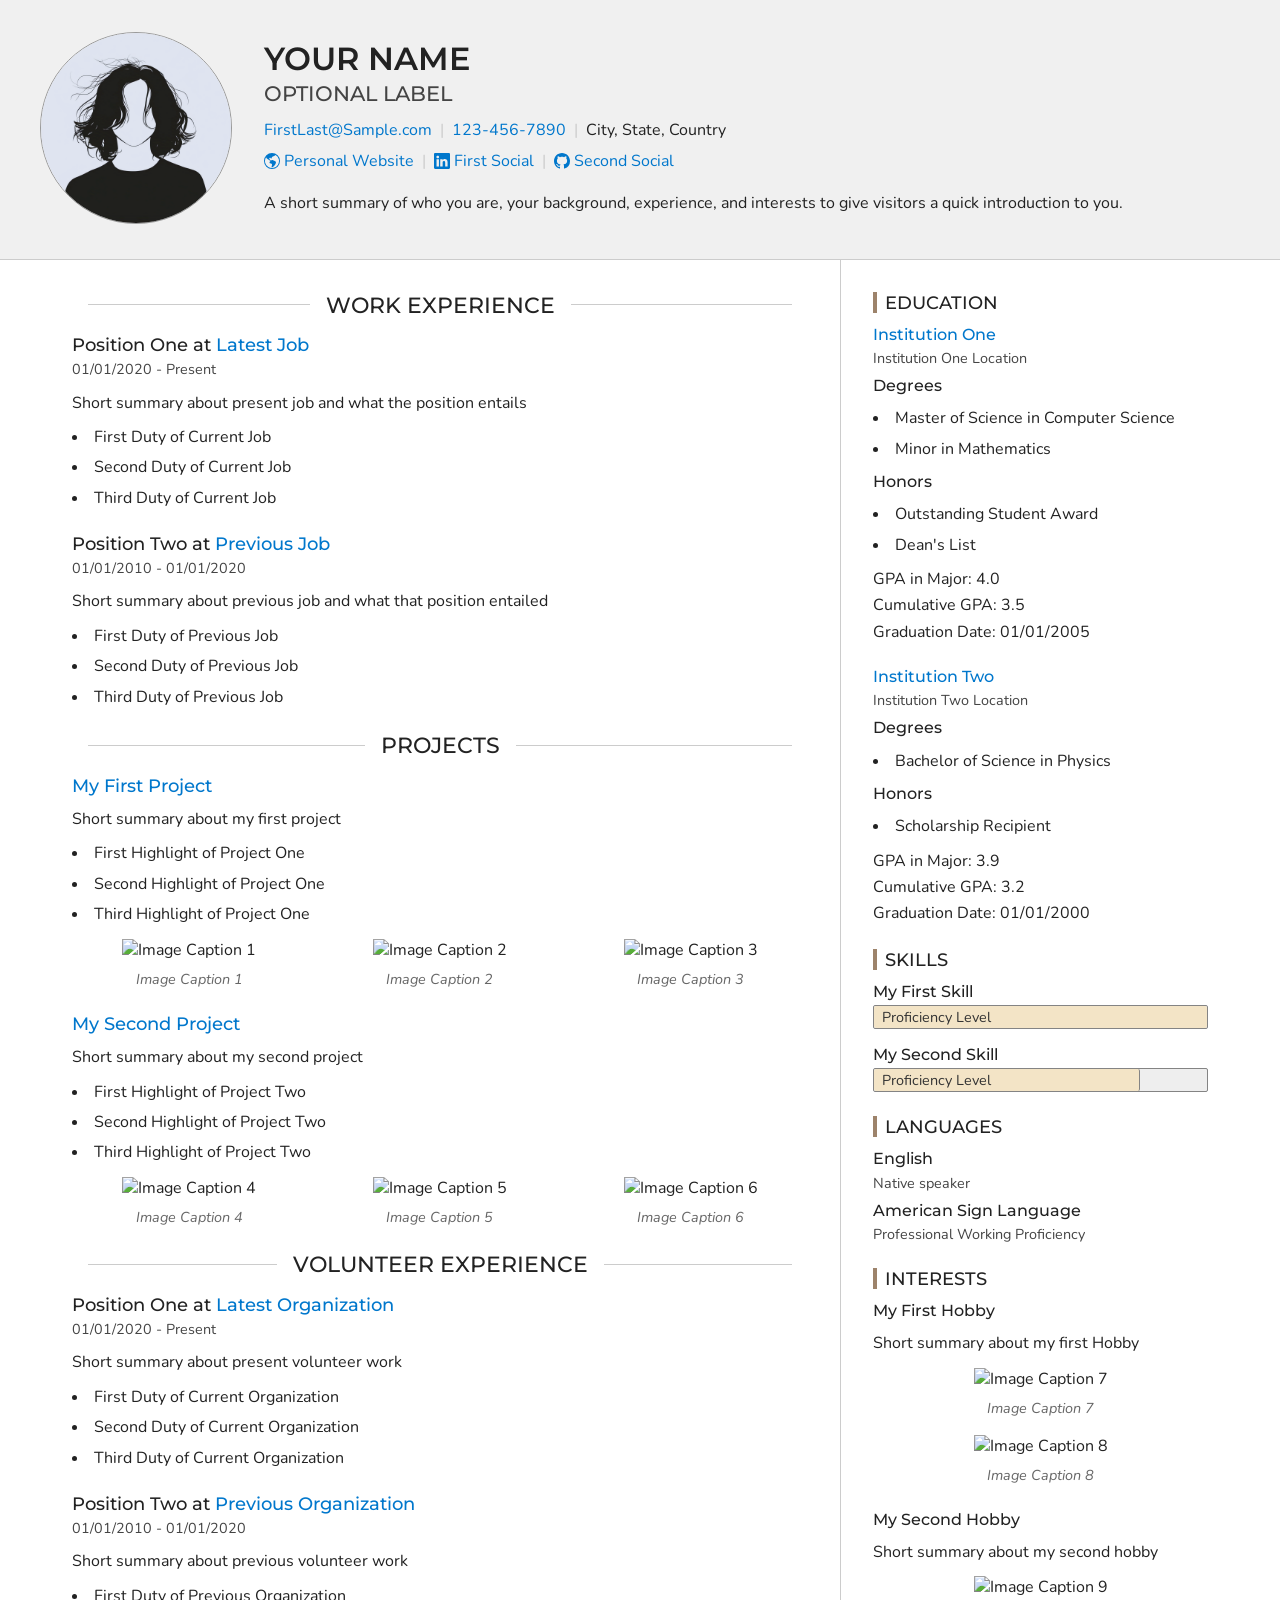
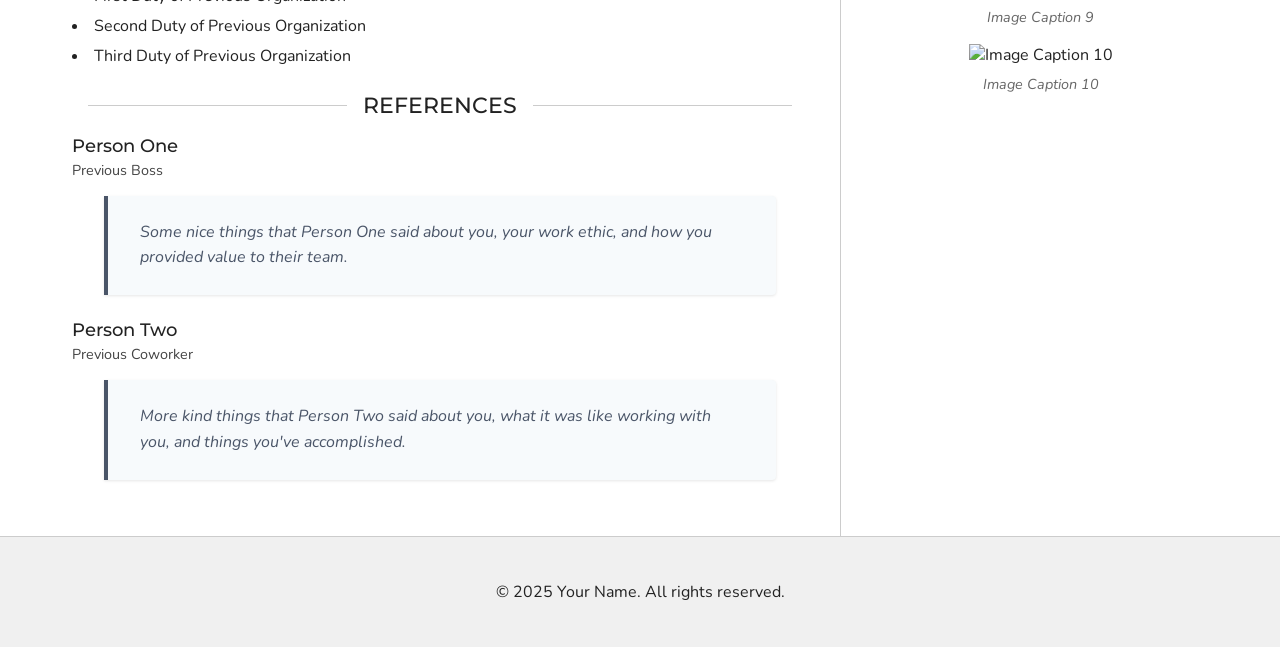
==== index.html @ a108d36d "Update index.html" ====
<!DOCTYPE html>
<html lang="en">
  <head>
    <meta charset="utf-8">
    <meta name="viewport" content="width=device-width, initial-scale=1">

    <!-- Site Info -->
    <title>EL GDACHI - Portfolio</title>
    <meta name="description" content="Your Name - A short summary of who you are, your background, experience, and interests to give visitors a quick introduction to you.">
    <meta name="author" content="Your Name">

    <!-- Open Graph Tags: The title of the page for social media sharing. It can match the title tag or be more descriptive. -->
    <meta property="og:title" content="Your Name">

    <!-- Open Graph Tags: Typically set to "website" for static sites or "article" for content-heavy pages. -->
    <meta property="og:type" content="website">

    <!-- Open Graph Tags: The URL of the page, used to ensure link previews resolve to the correct page. -->
    <meta property="og:url" content="127.0.0.1:5500/index.html">

    <!-- Open Graph Tags: URL of an image that represents the page. Useful for link previews. -->
    <meta property="og:image" content="127.0.0.1:5500/img/default-image.png">

    <!-- Open Graph Tags: Provides an alternative text for the image to improve accessibility. -->
    <meta property="og:image:alt" content="Your Name Profile Image">

    <!-- Preconnect for Google Fonts -->
    <link rel="preconnect" href="https://fonts.googleapis.com">
    <link rel="preconnect" href="https://fonts.gstatic.com" crossorigin>

    <!-- Custom Font -->
    <link href="https://fonts.googleapis.com/css2?family=Montserrat:ital,wght@0,100..900;1,100..900&family=Nunito:ital,wght@0,200..1000;1,200..1000&display=swap"
          rel="stylesheet">

    <!-- Stylesheet -->
    <link rel="stylesheet" href="css/modern_normalize.css" />
    <link rel="stylesheet" href="css/html5bp.css">
    <link rel="stylesheet" href="css/main.css">

    <!-- Set a theme color that matches your website's primary color -->
    <meta name="theme-color" content="#fafafa">

    <!-- Favicon for all browsers -->
    <link rel="icon" href="/favicon.ico" sizes="any">
    <link rel="icon" href="/icon.svg" type="image/svg+xml">

    <!-- Apple touch icon for iOS devices -->
    <link rel="apple-touch-icon" sizes="180x180" href="/icon.png">

    <!-- Web app manifest for Progressive Web Apps -->
    <link rel="manifest" href="/site.webmanifest">

    <!-- Content Security Policy: Uncomment to enhance security by restricting where content can be loaded from (useful for preventing certain attacks like XSS). Update if adding external sources (e.g., Google Fonts, Bootstrap CDN, analytics, etc). -->
    <!-- <meta http-equiv="Content-Security-Policy" content=" default-src 'self'; script-src 'self' code.jquery.com; style-src 'self' fonts.googleapis.com; font-src fonts.gstatic.com; img-src 'self' images.examplecdn.com; "> -->
  </head>

  <body>
    <header class="page-header">
      <div class="container">
        <div class="header-top flex-responsive">
          
            <img class="header-image"
                 width="256"
                 height="256"
                 src="img/default-image.png"
                 alt="Your Name Profile Image" />
          
          <div class="header-info">
            <h1>Your Name</h1>
            <h2 class="header-label">Optional Label</h2>
            
              <address>
                <ul class="inline-list flex-responsive">
                  
                    <li>
                      <a href="mailto:FirstLast@Sample.com">FirstLast@Sample.com</a>
                    </li>
                  
                  
                    <li>
                      <a href="tel:+1234567890">123-456-7890</a>
                    </li>
                  
                  <li>City, State, Country</li>
                </ul>
              </address>
            
            
              <ul class="inline-list flex-responsive">
                
                  <li>
                    <a href="https://sample.com"
                       rel="noopener noreferrer"
                       aria-label="Personal Website"
                       class="link-with-icon">
                      <svg aria-hidden="true"
     xmlns="http://www.w3.org/2000/svg"
     role="img"
     width="16"
     height="16"
     fill="currentColor"
     class="bi bi-globe-americas"
     viewBox="0 0 16 16">
  <path d="M8 0a8 8 0 1 0 0 16A8 8 0 0 0 8 0M2.04 4.326c.325 1.329 2.532 2.54 3.717 3.19.48.263.793.434.743.484q-.121.12-.242.234c-.416.396-.787.749-.758 1.266.035.634.618.824 1.214 1.017.577.188 1.168.38 1.286.983.082.417-.075.988-.22 1.52-.215.782-.406 1.48.22 1.48 1.5-.5 3.798-3.186 4-5 .138-1.243-2-2-3.5-2.5-.478-.16-.755.081-.99.284-.172.15-.322.279-.51.216-.445-.148-2.5-2-1.5-2.5.78-.39.952-.171 1.227.182.078.099.163.208.273.318.609.304.662-.132.723-.633.039-.322.081-.671.277-.867.434-.434 1.265-.791 2.028-1.12.712-.306 1.365-.587 1.579-.88A7 7 0 1 1 2.04 4.327Z" />
</svg>

                      Personal Website
                    </a>
                  </li>
                
                  <li>
                    <a href="https://sample.com"
                       rel="noopener noreferrer"
                       aria-label="First Social"
                       class="link-with-icon">
                      <svg aria-hidden="true"
     xmlns="http://www.w3.org/2000/svg"
     role="img"
     width="16"
     height="16"
     fill="currentColor"
     class="bi bi-linkedin"
     viewBox="0 0 16 16">
  <path d="M0 1.146C0 .513.526 0 1.175 0h13.65C15.474 0 16 .513 16 1.146v13.708c0 .633-.526 1.146-1.175 1.146H1.175C.526 16 0 15.487 0 14.854zm4.943 12.248V6.169H2.542v7.225zm-1.2-8.212c.837 0 1.358-.554 1.358-1.248-.015-.709-.52-1.248-1.342-1.248S2.4 3.226 2.4 3.934c0 .694.521 1.248 1.327 1.248zm4.908 8.212V9.359c0-.216.016-.432.08-.586.173-.431.568-.878 1.232-.878.869 0 1.216.662 1.216 1.634v3.865h2.401V9.25c0-2.22-1.184-3.252-2.764-3.252-1.274 0-1.845.7-2.165 1.193v.025h-.016l.016-.025V6.169h-2.4c.03.678 0 7.225 0 7.225z" />
</svg>

                      First Social
                    </a>
                  </li>
                
                  <li>
                    <a href="https://sample.com"
                       rel="noopener noreferrer"
                       aria-label="Second Social"
                       class="link-with-icon">
                      <svg aria-hidden="true"
     xmlns="http://www.w3.org/2000/svg"
     role="img"
     width="16"
     height="16"
     fill="currentColor"
     class="bi bi-github"
     viewBox="0 0 16 16">
  <path d="M8 0C3.58 0 0 3.58 0 8c0 3.54 2.29 6.53 5.47 7.59.4.07.55-.17.55-.38 0-.19-.01-.82-.01-1.49-2.01.37-2.53-.49-2.69-.94-.09-.23-.48-.94-.82-1.13-.28-.15-.68-.52-.01-.53.63-.01 1.08.58 1.23.82.72 1.21 1.87.87 2.33.66.07-.52.28-.87.51-1.07-1.78-.2-3.64-.89-3.64-3.95 0-.87.31-1.59.82-2.15-.08-.2-.36-1.02.08-2.12 0 0 .67-.21 2.2.82.64-.18 1.32-.27 2-.27s1.36.09 2 .27c1.53-1.04 2.2-.82 2.2-.82.44 1.1.16 1.92.08 2.12.51.56.82 1.27.82 2.15 0 3.07-1.87 3.75-3.65 3.95.29.25.54.73.54 1.48 0 1.07-.01 1.93-.01 2.2 0 .21.15.46.55.38A8.01 8.01 0 0 0 16 8c0-4.42-3.58-8-8-8" />
</svg>

                      Second Social
                    </a>
                  </li>
                
              </ul>
            
            <p class="header-summary">A short summary of who you are, your background, experience, and interests to give visitors a quick introduction to you.</p>
          </div>
        </div>
      </div>
    </header>

    <div class="page-content">
      <div class="container">
        <main>
          
            <section>
              <h2 class="section-heading">Work Experience</h2>
              
                <section>
                  <h3>
                    
                      Position One at <a href="https://sample.com">Latest Job</a>
                    
                  </h3>
                  
                    <p class="section-label">01/01/2020 - Present</p>
                  
                  <p>Short summary about present job and what the position entails</p>
                  
                    <ul>
                      <li>First Duty of Current Job</li><li>Second Duty of Current Job</li><li>Third Duty of Current Job</li>
                    </ul>
                  
                </section>
              
                <section>
                  <h3>
                    
                      Position Two at <a href="https://sample.com">Previous Job</a>
                    
                  </h3>
                  
                    <p class="section-label">01/01/2010 - 01/01/2020</p>
                  
                  <p>Short summary about previous job and what that position entailed</p>
                  
                    <ul>
                      <li>First Duty of Previous Job</li><li>Second Duty of Previous Job</li><li>Third Duty of Previous Job</li>
                    </ul>
                  
                </section>
              
            </section>
          

          
            <section>
              <h2 class="section-heading">Projects</h2>
              
                <section>
                  <h3>
                    
                      <a href="https://sample.com">My First Project</a>
                    
                  </h3>
                  <p>Short summary about my first project</p>
                  
                    <ul>
                      <li>First Highlight of Project One</li><li>Second Highlight of Project One</li><li>Third Highlight of Project One</li>
                    </ul>
                  
                  
                    <div class="gallery main-gallery">
                      
                        <figure>
                          <img width="600"
                               height="338"
                               src="https://picsum.photos/600/338?random=1"
                               alt="Image Caption 1">
                          <figcaption>Image Caption 1</figcaption>
                        </figure>
                      
                        <figure>
                          <img width="600"
                               height="338"
                               src="https://picsum.photos/600/338?random=2"
                               alt="Image Caption 2">
                          <figcaption>Image Caption 2</figcaption>
                        </figure>
                      
                        <figure>
                          <img width="600"
                               height="338"
                               src="https://picsum.photos/600/338?random=3"
                               alt="Image Caption 3">
                          <figcaption>Image Caption 3</figcaption>
                        </figure>
                      
                    </div>
                  
                </section>
              
                <section>
                  <h3>
                    
                      <a href="https://sample.com">My Second Project</a>
                    
                  </h3>
                  <p>Short summary about my second project</p>
                  
                    <ul>
                      <li>First Highlight of Project Two</li><li>Second Highlight of Project Two</li><li>Third Highlight of Project Two</li>
                    </ul>
                  
                  
                    <div class="gallery main-gallery">
                      
                        <figure>
                          <img width="600"
                               height="338"
                               src="https://picsum.photos/600/338?random=4"
                               alt="Image Caption 4">
                          <figcaption>Image Caption 4</figcaption>
                        </figure>
                      
                        <figure>
                          <img width="600"
                               height="338"
                               src="https://picsum.photos/600/338?random=5"
                               alt="Image Caption 5">
                          <figcaption>Image Caption 5</figcaption>
                        </figure>
                      
                        <figure>
                          <img width="600"
                               height="338"
                               src="https://picsum.photos/600/338?random=6"
                               alt="Image Caption 6">
                          <figcaption>Image Caption 6</figcaption>
                        </figure>
                      
                    </div>
                  
                </section>
              
            </section>
          

          
            <section>
              <h2 class="section-heading">Volunteer Experience</h2>
              
                <section>
                  <h3>
                    
                      Position One at <a href="https://sample.com">Latest Organization</a>
                    
                  </h3>
                  
                    <p class="section-label">01/01/2020 - Present</p>
                  
                  <p>Short summary about present volunteer work</p>
                  
                    <ul>
                      <li>First Duty of Current Organization</li><li>Second Duty of Current Organization</li><li>Third Duty of Current Organization</li>
                    </ul>
                  
                </section>
              
                <section>
                  <h3>
                    
                      Position Two at <a href="https://sample.com">Previous Organization</a>
                    
                  </h3>
                  
                    <p class="section-label">01/01/2010 - 01/01/2020</p>
                  
                  <p>Short summary about previous volunteer work</p>
                  
                    <ul>
                      <li>First Duty of Previous Organization</li><li>Second Duty of Previous Organization</li><li>Third Duty of Previous Organization</li>
                    </ul>
                  
                </section>
              
            </section>
          

          
            <section>
              <h2 class="section-heading">References</h2>
              
                <section>
                  <h3>Person One</h3>
                  <p class="section-label">Previous Boss</p>
                  
                    <blockquote>
                      Some nice things that Person One said about you, your work ethic, and how you provided value to their team.
                    </blockquote>
                  
                </section>
              
                <section>
                  <h3>Person Two</h3>
                  <p class="section-label">Previous Coworker</p>
                  
                    <blockquote>
                      More kind things that Person Two said about you, what it was like working with you, and things you&#39;ve accomplished.
                    </blockquote>
                  
                </section>
              
            </section>
          
        </main>

        <!-- Sidebar Section -->
        <aside>
          
            <section>
              <h2 class="section-heading">Education</h2>
              
                <section>
                  <h3>
                    
                      <a href="https://sample.com">Institution One</a>
                    
                  </h3>
                  <p class="section-label">Institution One Location</p>
                  
                    <h4>Degrees</h4>
                    <ul>
                      <li>Master of Science in Computer Science</li><li>Minor in Mathematics</li>
                    </ul>
                  
                  
                    <h4>Honors</h4>
                    <ul>
                      <li>Outstanding Student Award</li><li>Dean&#39;s List</li>
                    </ul>
                  
                  
                    <p>
                      <span class="block">GPA in Major: 4.0</span>
                      <span class="block">Cumulative GPA: 3.5</span>
                      <span class="block">Graduation Date: 01/01/2005</span>
                    </p>
                  
                </section>
              
                <section>
                  <h3>
                    
                      <a href="https://sample.com">Institution Two</a>
                    
                  </h3>
                  <p class="section-label">Institution Two Location</p>
                  
                    <h4>Degrees</h4>
                    <ul>
                      <li>Bachelor of Science in Physics</li>
                    </ul>
                  
                  
                    <h4>Honors</h4>
                    <ul>
                      <li>Scholarship Recipient</li>
                    </ul>
                  
                  
                    <p>
                      <span class="block">GPA in Major: 3.9</span>
                      <span class="block">Cumulative GPA: 3.2</span>
                      <span class="block">Graduation Date: 01/01/2000</span>
                    </p>
                  
                </section>
              
            </section>
          

          
            <section>
              <h2 class="section-heading">Skills</h2>
              <ul class="unstyled-list">
                
                  <li>
                    <h3>My First Skill</h3>
                    <div class="skill-bar">
                      <div class="skill-bar-fill w-100"
                           role="meter"
                           aria-valuenow="100"
                           aria-valuemin="0"
                           aria-valuemax="100">
                        <span class="skill-bar-label">Proficiency Level</span>
                      </div>
                    </div>
                  </li>
                
                  <li>
                    <h3>My Second Skill</h3>
                    <div class="skill-bar">
                      <div class="skill-bar-fill w-80"
                           role="meter"
                           aria-valuenow="80"
                           aria-valuemin="0"
                           aria-valuemax="100">
                        <span class="skill-bar-label">Proficiency Level</span>
                      </div>
                    </div>
                  </li>
                
              </ul>
            </section>
          

          
            <section>
              <h2 class="section-heading">Languages</h2>
              <ul class="unstyled-list">
                
                  <li>
                    <h3>English</h3>
                    <p class="section-label">Native speaker</p>
                  </li>
                
                  <li>
                    <h3>American Sign Language</h3>
                    <p class="section-label">Professional Working Proficiency</p>
                  </li>
                
              </ul>
            </section>
          

          
            <section>
              <h2 class="section-heading">Interests</h2>
              
                <section>
                  <h3>My First Hobby</h3>
                  <p>Short summary about my first Hobby</p>
                  
                    <div class="gallery side-gallery">
                      
                        <figure>
                          <img width="600"
                               height="338"
                               src="https://picsum.photos/600/338?random=7"
                               alt="Image Caption 7">
                          <figcaption>Image Caption 7</figcaption>
                        </figure>
                      
                        <figure>
                          <img width="600"
                               height="338"
                               src="https://picsum.photos/600/338?random=8"
                               alt="Image Caption 8">
                          <figcaption>Image Caption 8</figcaption>
                        </figure>
                      
                    </div>
                  
                </section>
              
                <section>
                  <h3>My Second Hobby</h3>
                  <p>Short summary about my second hobby</p>
                  
                    <div class="gallery side-gallery">
                      
                        <figure>
                          <img width="600"
                               height="338"
                               src="https://picsum.photos/600/338?random=9"
                               alt="Image Caption 9">
                          <figcaption>Image Caption 9</figcaption>
                        </figure>
                      
                        <figure>
                          <img width="600"
                               height="338"
                               src="https://picsum.photos/600/338?random=10"
                               alt="Image Caption 10">
                          <figcaption>Image Caption 10</figcaption>
                        </figure>
                      
                    </div>
                  
                </section>
              
            </section>
          
        </aside>
      </div>
    </div>

    <footer class="page-footer">
      <div class="container">
        <p>© 2025 Your Name. All rights reserved.</p>
      </div>
    </footer>

    <script src="js/app.js"></script>
  </body>
</html>
---- css/html5bp.css ----
/*! HTML5 Boilerplate v9.0.1 | MIT License | https://html5boilerplate.com/ */

/* main.css 3.0.0 | MIT License | https://github.com/h5bp/main.css#readme */
/*
 * What follows is the result of much research on cross-browser styling.
 * Credit left inline and big thanks to Nicolas Gallagher, Jonathan Neal,
 * Kroc Camen, and the H5BP dev community and team.
 */

/* ==========================================================================
   Base styles: opinionated defaults
   ========================================================================== */

html {
  color: #222;
  font-size: 1em;
  line-height: 1.4;
}

/*
 * Remove text-shadow in selection highlight:
 * https://twitter.com/miketaylr/status/12228805301
 *
 * Customize the background color to match your design.
 */

::-moz-selection {
  background: #b3d4fc;
  text-shadow: none;
}

::selection {
  background: #b3d4fc;
  text-shadow: none;
}

/*
 * A better looking default horizontal rule
 */

hr {
  display: block;
  height: 1px;
  border: 0;
  border-top: 1px solid #ccc;
  margin: 1em 0;
  padding: 0;
}

/*
 * Remove the gap between audio, canvas, iframes,
 * images, videos and the bottom of their containers:
 * https://github.com/h5bp/html5-boilerplate/issues/440
 */

audio,
canvas,
iframe,
img,
svg,
video {
  vertical-align: middle;
}

/*
 * Remove default fieldset styles.
 */

fieldset {
  border: 0;
  margin: 0;
  padding: 0;
}

/*
 * Allow only vertical resizing of textareas.
 */

textarea {
  resize: vertical;
}

/* ==========================================================================
   Author's custom styles
   ========================================================================== */

/* ==========================================================================
   Helper classes
   ========================================================================== */

/*
 * Hide visually and from screen readers
 */

.hidden,
[hidden] {
  display: none !important;
}

/*
 * Hide only visually, but have it available for screen readers:
 * https://snook.ca/archives/html_and_css/hiding-content-for-accessibility
 *
 * 1. For long content, line feeds are not interpreted as spaces and small width
 *    causes content to wrap 1 word per line:
 *    https://medium.com/@jessebeach/beware-smushed-off-screen-accessible-text-5952a4c2cbfe
 */

.visually-hidden {
  border: 0;
  clip: rect(0, 0, 0, 0);
  height: 1px;
  margin: -1px;
  overflow: hidden;
  padding: 0;
  position: absolute;
  white-space: nowrap;
  width: 1px;
  /* 1 */
}

/*
 * Extends the .visually-hidden class to allow the element
 * to be focusable when navigated to via the keyboard:
 * https://www.drupal.org/node/897638
 */

.visually-hidden.focusable:active,
.visually-hidden.focusable:focus {
  clip: auto;
  height: auto;
  margin: 0;
  overflow: visible;
  position: static;
  white-space: inherit;
  width: auto;
}

/*
 * Hide visually and from screen readers, but maintain layout
 */

.invisible {
  visibility: hidden;
}

/*
 * Clearfix: contain floats
 *
 * The use of `table` rather than `block` is only necessary if using
 * `::before` to contain the top-margins of child elements.
 */

.clearfix::before,
.clearfix::after {
  content: "";
  display: table;
}

.clearfix::after {
  clear: both;
}

/* ==========================================================================
   EXAMPLE Media Queries for Responsive Design.
   These examples override the primary ('mobile first') styles.
   Modify as content requires.
   ========================================================================== */

@media only screen and (min-width: 35em) {
  /* Style adjustments for viewports that meet the condition */
}

@media print,
  (-webkit-min-device-pixel-ratio: 1.25),
  (min-resolution: 1.25dppx),
  (min-resolution: 120dpi) {
  /* Style adjustments for high resolution devices */
}

/* ==========================================================================
   Print styles.
   Inlined to avoid the additional HTTP request:
   https://www.phpied.com/delay-loading-your-print-css/
   ========================================================================== */

@media print {
  *,
  *::before,
  *::after {
    background: #fff !important;
    color: #000 !important;
    /* Black prints faster */
    box-shadow: none !important;
    text-shadow: none !important;
  }

  a,
  a:visited {
    text-decoration: underline;
  }

  a[href]::after {
    content: " (" attr(href) ")";
  }

  abbr[title]::after {
    content: " (" attr(title) ")";
  }

  /*
   * Don't show links that are fragment identifiers,
   * or use the `javascript:` pseudo protocol
   */
  a[href^="#"]::after,
  a[href^="javascript:"]::after {
    content: "";
  }

  pre {
    white-space: pre-wrap !important;
  }

  pre,
  blockquote {
    border: 1px solid #999;
    page-break-inside: avoid;
  }

  tr,
  img {
    page-break-inside: avoid;
  }

  p,
  h2,
  h3 {
    orphans: 3;
    widows: 3;
  }

  h2,
  h3 {
    page-break-after: avoid;
  }
}
---- css/main.css ----
:root {
  --link-color: #0077cc;
  --link-color-hover: #00487c;
  --header-footer-bg-color: #f0f0f0;
  --aside-accent-color: #9d836b;
  --skill-bar-fill-color: #f3e4c6;
  --blockquote-bg-color: #f7fafc;
  --blockquote-accent-color: #4a5568;
  --blockquote-text-color: #4a5568;
  --spacing-inline: 0.5rem;
}

/* Base Styles */
body {
  font-family: "Nunito", "Segoe UI", "Helvetica Neue", Helvetica, Arial,
    sans-serif;
  font-weight: 400;
  display: grid;
  grid-template-rows: auto 1fr auto;
  min-height: 100vh;
}

h1,
h2,
h3,
h4,
h5,
h6 {
  margin: 0;
  font-family: "Montserrat", "Segoe UI", "Helvetica Neue", Helvetica, Arial,
    sans-serif;
  font-weight: 400;
  line-height: 1.2;
}

h1 {
  font-size: 2rem;
  font-weight: 600;
  text-transform: uppercase;
}

h2 {
  font-size: 1.4rem;
  font-weight: 500;
  text-transform: uppercase;
}

h3 {
  font-size: 1.1rem;
  font-weight: 500;
}

h4 {
  font-size: 1rem;
  font-weight: 500;
}

h5 {
  font-size: 1rem;
  font-weight: 500;
}

h6 {
  font-size: 1rem;
  font-weight: 500;
}

p {
  margin: 0.75rem 0;
}

a {
  color: var(--link-color) !important;
  text-decoration: none;
}

a:hover {
  color: var(--link-color-hover);
  text-decoration: underline;
}

address {
  font-style: normal;
}

figure,
ul {
  margin: 0;
  padding: 0;
}

header,
main,
aside,
footer {
  padding: 2rem;
}

header {
  padding-bottom: 0.5rem;
}

aside {
  border-top: 1px solid #ccc;
}

footer {
  text-align: center;
}

section {
  margin-bottom: 1.5rem;
}

/* Utility */
.block {
  display: block;
  margin: 0.25rem 0;
}

.flex-responsive {
  display: flex;
  flex-direction: column;
  align-items: center;
  text-align: center;
}

/* Main Layout */
.container {
  width: 100%;
  max-width: 1200px;
  margin: 0 auto;
}

.page-content .container {
  display: grid;
  grid-template-columns: 1fr;
}

.page-header,
.page-footer {
  background: var(--header-footer-bg-color);
}

.page-header {
  border-bottom: 1px solid #ccc;
}

.page-header .container {
  display: flex;
  flex-direction: column;
}

.header-top {
  gap: 1rem;
}

.header-image {
  width: 100%;
  max-width: 256px;
  aspect-ratio: 1 / 1;
  border-radius: 50%;
  object-fit: cover;
  border: 1px solid #999;
}

.header-info ul {
  margin: 1rem 0;
}

.link-with-icon {
  display: flex;
  align-items: center;
  gap: 0.25rem;
}

.header-label {
  font-size: 1.3rem;
  color: #444;
  margin-top: 0.2rem;
  margin-bottom: 0.8rem;
}

.header-summary {
  margin: 1.25rem 0;
}

.page-footer {
  border-top: 1px solid #ccc;
}

.section-heading {
  display: flex;
  align-items: center;
  text-align: center;
  margin-bottom: 1rem;
}

.section-heading::before,
.section-heading::after {
  content: "";
  flex: 1;
  border-bottom: 1px solid #ccc;
  margin: 0 1rem;
}

aside .section-heading {
  align-items: flex-start;
  text-align: left;
  border-left: 4px solid var(--aside-accent-color);
  padding-left: 0.5rem;
  margin-bottom: 0.75rem;
}

aside .section-heading::before,
aside .section-heading::after {
  content: none;
}

.section-label {
  font-size: 0.9rem;
  color: #444;
  margin-top: 0.25rem;
  margin-bottom: 0.5rem;
}

/* Images */
img {
  max-width: 100%;
  height: auto;
}

.gallery {
  display: grid;
  gap: 1rem;
  justify-items: center;
  margin: 0.5rem 0;
}

.main-gallery {
  grid-template-columns: 1fr;
}

.side-gallery {
  grid-template-columns: 1fr;
}

figcaption {
  text-align: center;
  color: #666;
  font-size: 0.9rem;
  margin-top: 0.5rem;
  font-style: italic;
}

/* Lists */
main ul,
aside ul {
  list-style-type: disc;
  list-style-position: inside;
  padding-left: 0;
  margin: 0.75rem 0;
}

main li,
aside li {
  margin-bottom: 0.5rem;
}

.unstyled-list {
  list-style: none;
}

.inline-list {
  list-style: none;
  gap: 0.25rem;
}

.inline-list li {
  display: flex; /* This is for HTML Whitespace Issues */
}

/* Skillbars */
.skill-bar {
  width: 100%;
  height: 1.5rem;
  margin-top: 0.25rem;
  margin-bottom: 1rem;
  background: #eee;
  border: 1px solid #848484;
  border-radius: 2px;
  overflow: hidden;
}

.skill-bar-fill {
  height: 100%;
  background: var(--skill-bar-fill-color) !important;
  border-right: 1px solid #848484;
  border-radius: 2px;
  display: flex;
  align-items: center;
  padding-left: 0.5rem;
}

.skill-bar-label {
  color: #333;
  font-size: 0.9rem;
  white-space: nowrap;
}

.w-0 {
  width: 0%;
}

.w-10 {
  width: 10%;
}

.w-20 {
  width: 20%;
}

.w-25 {
  width: 25%;
}

.w-30 {
  width: 30%;
}

.w-40 {
  width: 40%;
}

.w-50 {
  width: 50%;
}

.w-60 {
  width: 60%;
}

.w-70 {
  width: 70%;
}

.w-75 {
  width: 75%;
}

.w-80 {
  width: 80%;
}

.w-90 {
  width: 90%;
}

.w-100 {
  width: 100%;
  border-right: none;
}

/* Blockquotes */
blockquote {
  margin: 1rem 2rem;
  padding: 1.5rem 2rem;
  background-color: var(--blockquote-bg-color);
  border-left: 4px solid var(--blockquote-accent-color);
  font-style: italic;
  color: var(--blockquote-text-color);
  line-height: 1.6;
  border-radius: 0 4px 4px 0;
  box-shadow: 0 1px 3px rgba(0, 0, 0, 0.1);
}

@media (min-width: 37.5rem) {
  .main-gallery {
    grid-template-columns: repeat(3, 1fr);
  }

  .side-gallery {
    grid-template-columns: repeat(2, 1fr);
  }
}

@media (min-width: 48rem) {
  aside {
    border-top: none;
    border-left: 1px solid #ccc;
  }

  aside h1 {
    font-size: 1.4rem;
  }

  aside h2 {
    font-size: 1.1rem;
  }

  aside h3 {
    font-size: 1rem;
  }

  aside h4 {
    font-size: 1rem;
  }

  aside h5 {
    font-size: 1rem;
  }

  aside h6 {
    font-size: 1rem;
  }

  header {
    padding-bottom: 1.5rem;
  }

  .flex-responsive {
    flex-direction: row;
    align-items: flex-start;
    text-align: left;
  }

  .page-content .container {
    grid-template-columns: 2fr 1fr;
  }

  .header-top {
    gap: 2rem;
  }

  .header-image {
    max-width: 192px;
  }

  .header-info {
    margin-top: 0.5rem;
  }

  .page-header ul {
    margin: 0.5rem 0;
  }

  .inline-list {
    gap: var(--spacing-inline);
  }

  .inline-list li:not(:last-child)::after {
    content: "|";
    margin-left: var(--spacing-inline);
    color: #ccc;
  }

  .side-gallery {
    grid-template-columns: 1fr;
  }
}

@media print {
  .skill-bar-label {
    background: transparent !important;
    background-color: transparent !important;
    mix-blend-mode: darken;
  }

  body {
    -webkit-print-color-adjust: exact !important;
    print-color-adjust: exact !important;
  }
}
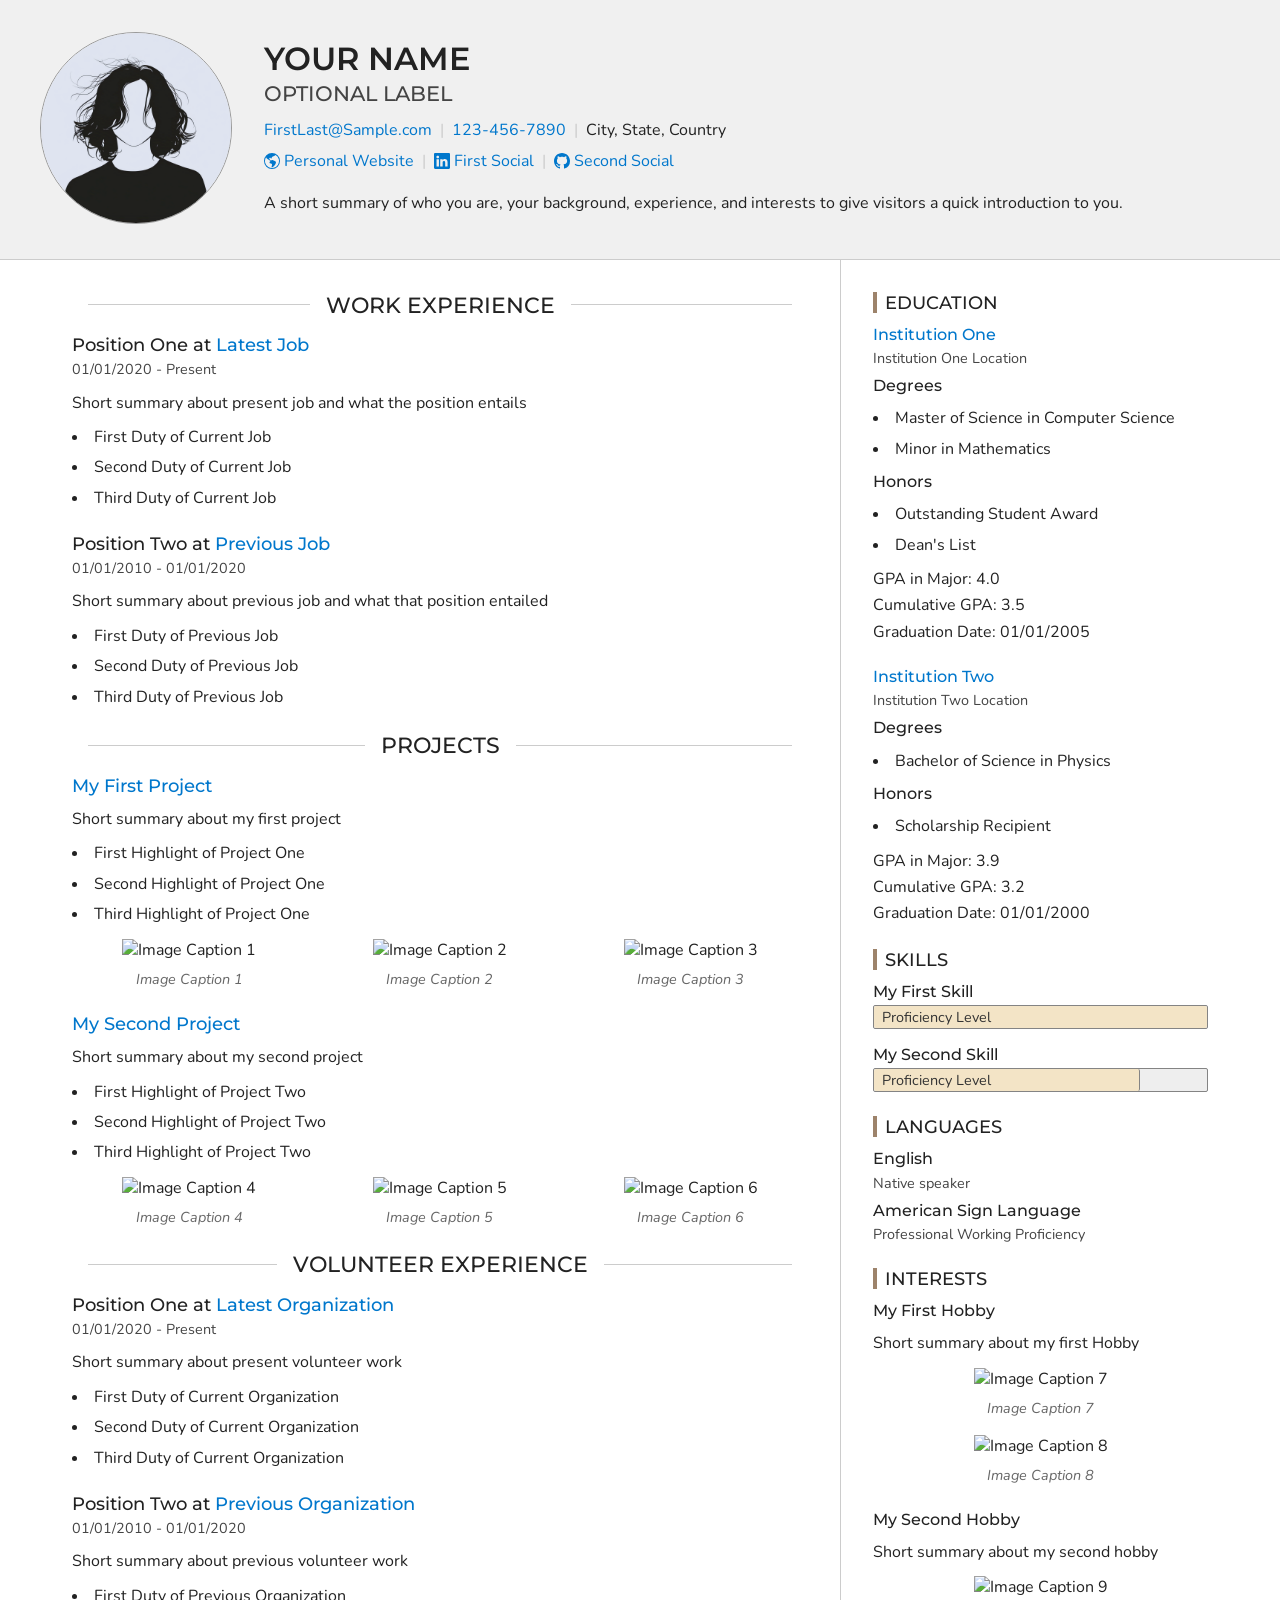
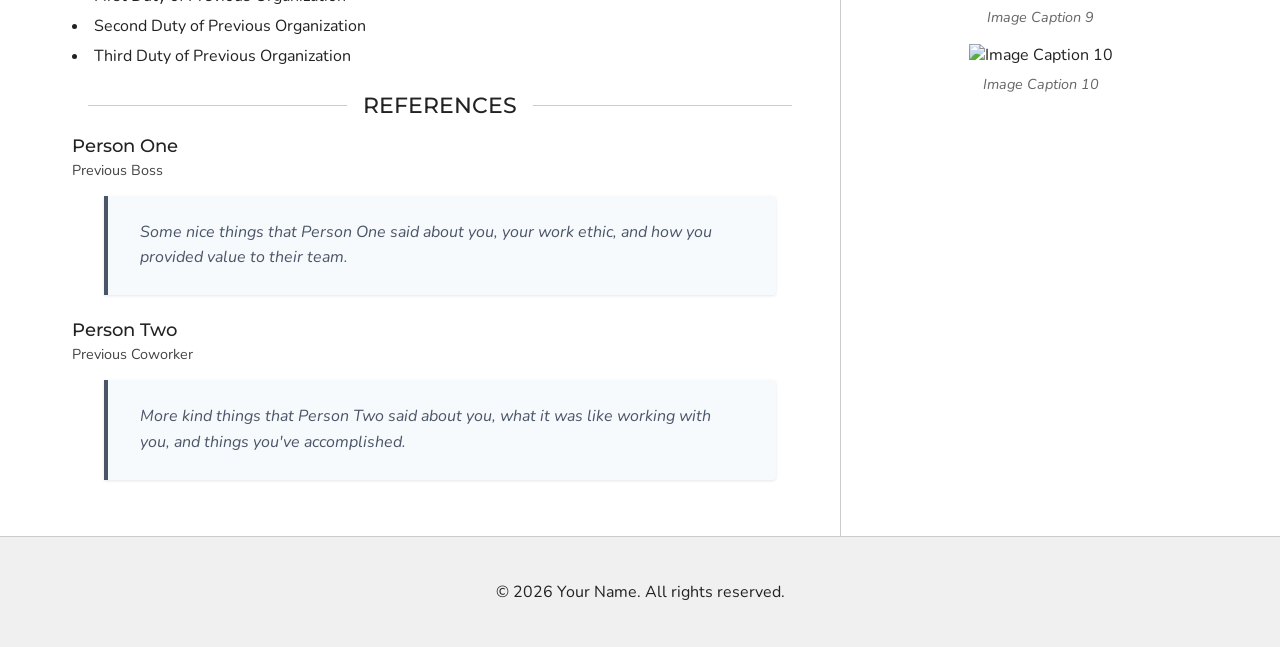
==== commit 3b5b6734: "Update index.html" ====
--- a/index.html
+++ b/index.html
@@ -5,7 +5,7 @@
     <meta name="viewport" content="width=device-width, initial-scale=1">
 
     <!-- Site Info -->
-    <title>EL GDACHI - Portfolio</title>
+    <title>Your Name - Portfolio</title>
     <meta name="description" content="Your Name - A short summary of who you are, your background, experience, and interests to give visitors a quick introduction to you.">
     <meta name="author" content="Your Name">
 
@@ -545,7 +545,7 @@
 
     <footer class="page-footer">
       <div class="container">
-        <p>© 2025 Your Name. All rights reserved.</p>
+        <p>© 2026 Your Name. All rights reserved.</p>
       </div>
     </footer>
 
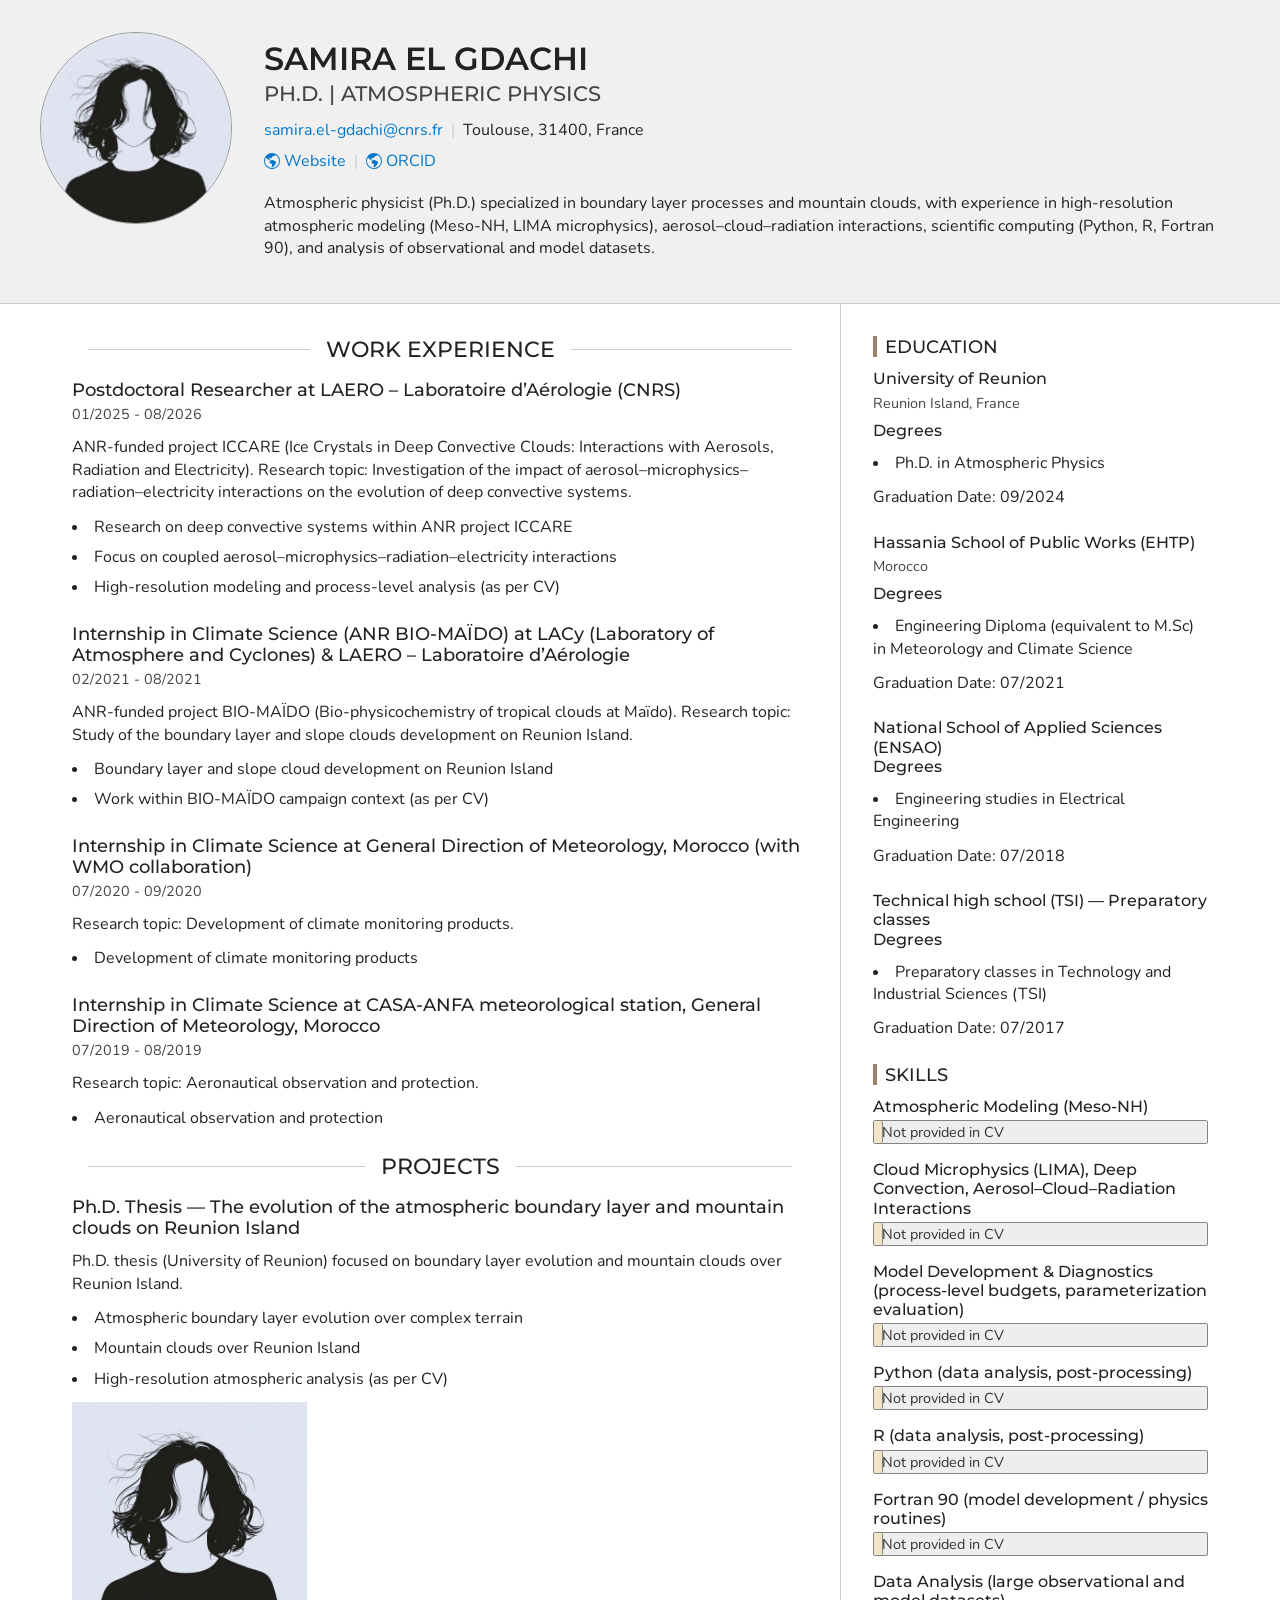
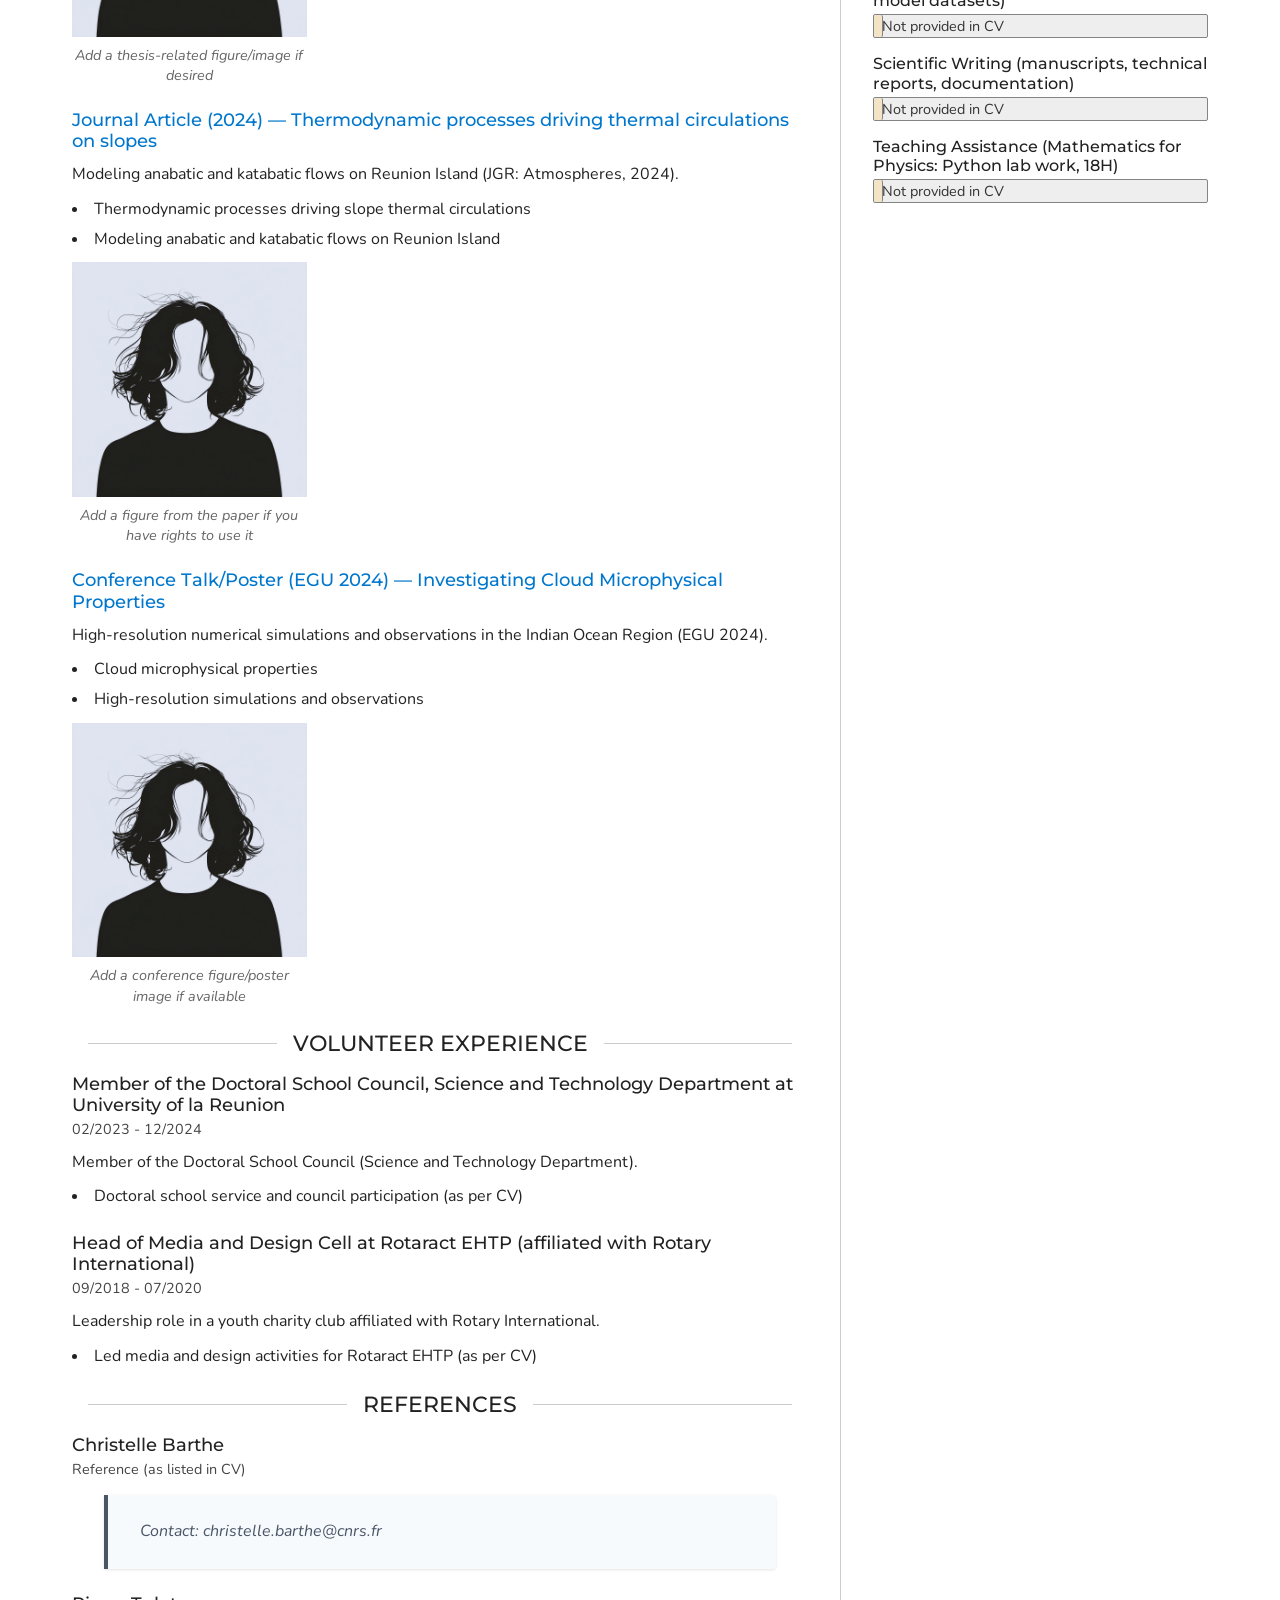
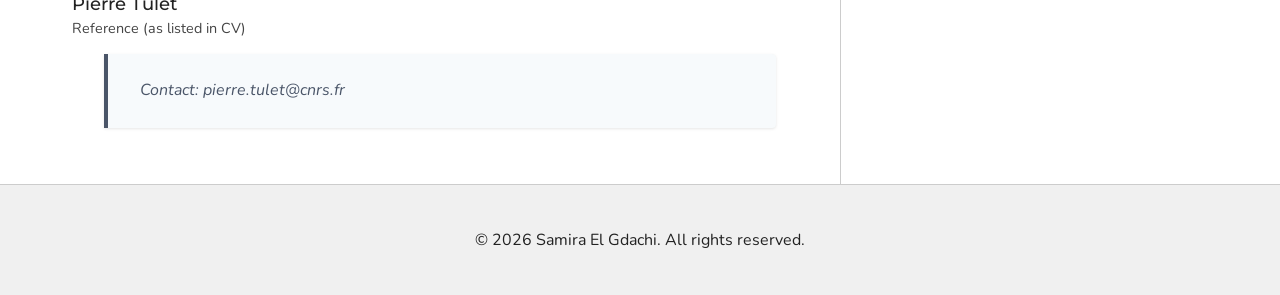
==== commit 236bcbdb: "mine" ====
--- a/index.html
+++ b/index.html
@@ -5,24 +5,24 @@
     <meta name="viewport" content="width=device-width, initial-scale=1">
 
     <!-- Site Info -->
-    <title>Your Name - Portfolio</title>
-    <meta name="description" content="Your Name - A short summary of who you are, your background, experience, and interests to give visitors a quick introduction to you.">
-    <meta name="author" content="Your Name">
+    <title>Samira El Gdachi - Portfolio</title>
+    <meta name="description" content="Samira El Gdachi - Atmospheric physicist (Ph.D.) specialized in boundary layer processes and mountain clouds, with experience in high-resolution atmospheric modeling (Meso-NH, LIMA microphysics), aerosol–cloud–radiation interactions, scientific computing (Python, R, Fortran 90), and analysis of observational and model datasets.">
+    <meta name="author" content="Samira El Gdachi">
 
     <!-- Open Graph Tags: The title of the page for social media sharing. It can match the title tag or be more descriptive. -->
-    <meta property="og:title" content="Your Name">
+    <meta property="og:title" content="Samira El Gdachi">
 
     <!-- Open Graph Tags: Typically set to "website" for static sites or "article" for content-heavy pages. -->
     <meta property="og:type" content="website">
 
     <!-- Open Graph Tags: The URL of the page, used to ensure link previews resolve to the correct page. -->
-    <meta property="og:url" content="127.0.0.1:5500/index.html">
+    <meta property="og:url" content="https://samiraelgdachti-git.github.io/index.html">
 
     <!-- Open Graph Tags: URL of an image that represents the page. Useful for link previews. -->
-    <meta property="og:image" content="127.0.0.1:5500/img/default-image.png">
+    <meta property="og:image" content="https://samiraelgdachti-git.github.io/icon.png">
 
     <!-- Open Graph Tags: Provides an alternative text for the image to improve accessibility. -->
-    <meta property="og:image:alt" content="Your Name Profile Image">
+    <meta property="og:image:alt" content="Samira El Gdachi Profile Image">
 
     <!-- Preconnect for Google Fonts -->
     <link rel="preconnect" href="https://fonts.googleapis.com">
@@ -62,26 +62,22 @@
             <img class="header-image"
                  width="256"
                  height="256"
-                 src="img/default-image.png"
-                 alt="Your Name Profile Image" />
+                 src="icon.png"
+                 alt="Samira El Gdachi Profile Image" />
           
           <div class="header-info">
-            <h1>Your Name</h1>
-            <h2 class="header-label">Optional Label</h2>
+            <h1>Samira El Gdachi</h1>
+            <h2 class="header-label">Ph.D. | Atmospheric Physics</h2>
             
               <address>
                 <ul class="inline-list flex-responsive">
                   
                     <li>
-                      <a href="mailto:FirstLast@Sample.com">FirstLast@Sample.com</a>
+                      <a href="mailto:samira.el-gdachi@cnrs.fr">samira.el-gdachi@cnrs.fr</a>
                     </li>
                   
                   
-                    <li>
-                      <a href="tel:+1234567890">123-456-7890</a>
-                    </li>
-                  
-                  <li>City, State, Country</li>
+                  <li>Toulouse, 31400, France</li>
                 </ul>
               </address>
             
@@ -89,9 +85,9 @@
               <ul class="inline-list flex-responsive">
                 
                   <li>
-                    <a href="https://sample.com"
+                    <a href="https://samiraelgdachti-git.github.io"
                        rel="noopener noreferrer"
-                       aria-label="Personal Website"
+                       aria-label="Website"
                        class="link-with-icon">
                       <svg aria-hidden="true"
      xmlns="http://www.w3.org/2000/svg"
@@ -104,14 +100,14 @@
   <path d="M8 0a8 8 0 1 0 0 16A8 8 0 0 0 8 0M2.04 4.326c.325 1.329 2.532 2.54 3.717 3.19.48.263.793.434.743.484q-.121.12-.242.234c-.416.396-.787.749-.758 1.266.035.634.618.824 1.214 1.017.577.188 1.168.38 1.286.983.082.417-.075.988-.22 1.52-.215.782-.406 1.48.22 1.48 1.5-.5 3.798-3.186 4-5 .138-1.243-2-2-3.5-2.5-.478-.16-.755.081-.99.284-.172.15-.322.279-.51.216-.445-.148-2.5-2-1.5-2.5.78-.39.952-.171 1.227.182.078.099.163.208.273.318.609.304.662-.132.723-.633.039-.322.081-.671.277-.867.434-.434 1.265-.791 2.028-1.12.712-.306 1.365-.587 1.579-.88A7 7 0 1 1 2.04 4.327Z" />
 </svg>
 
-                      Personal Website
+                      Website
                     </a>
                   </li>
                 
                   <li>
-                    <a href="https://sample.com"
+                    <a href="https://orcid.org/0009-0000-4081-2271"
                        rel="noopener noreferrer"
-                       aria-label="First Social"
+                       aria-label="ORCID"
                        class="link-with-icon">
                       <svg aria-hidden="true"
      xmlns="http://www.w3.org/2000/svg"
@@ -119,38 +115,18 @@
      width="16"
      height="16"
      fill="currentColor"
-     class="bi bi-linkedin"
+     class="bi bi-globe-americas"
      viewBox="0 0 16 16">
-  <path d="M0 1.146C0 .513.526 0 1.175 0h13.65C15.474 0 16 .513 16 1.146v13.708c0 .633-.526 1.146-1.175 1.146H1.175C.526 16 0 15.487 0 14.854zm4.943 12.248V6.169H2.542v7.225zm-1.2-8.212c.837 0 1.358-.554 1.358-1.248-.015-.709-.52-1.248-1.342-1.248S2.4 3.226 2.4 3.934c0 .694.521 1.248 1.327 1.248zm4.908 8.212V9.359c0-.216.016-.432.08-.586.173-.431.568-.878 1.232-.878.869 0 1.216.662 1.216 1.634v3.865h2.401V9.25c0-2.22-1.184-3.252-2.764-3.252-1.274 0-1.845.7-2.165 1.193v.025h-.016l.016-.025V6.169h-2.4c.03.678 0 7.225 0 7.225z" />
+  <path d="M8 0a8 8 0 1 0 0 16A8 8 0 0 0 8 0M2.04 4.326c.325 1.329 2.532 2.54 3.717 3.19.48.263.793.434.743.484q-.121.12-.242.234c-.416.396-.787.749-.758 1.266.035.634.618.824 1.214 1.017.577.188 1.168.38 1.286.983.082.417-.075.988-.22 1.52-.215.782-.406 1.48.22 1.48 1.5-.5 3.798-3.186 4-5 .138-1.243-2-2-3.5-2.5-.478-.16-.755.081-.99.284-.172.15-.322.279-.51.216-.445-.148-2.5-2-1.5-2.5.78-.39.952-.171 1.227.182.078.099.163.208.273.318.609.304.662-.132.723-.633.039-.322.081-.671.277-.867.434-.434 1.265-.791 2.028-1.12.712-.306 1.365-.587 1.579-.88A7 7 0 1 1 2.04 4.327Z" />
 </svg>
 
-                      First Social
-                    </a>
-                  </li>
-                
-                  <li>
-                    <a href="https://sample.com"
-                       rel="noopener noreferrer"
-                       aria-label="Second Social"
-                       class="link-with-icon">
-                      <svg aria-hidden="true"
-     xmlns="http://www.w3.org/2000/svg"
-     role="img"
-     width="16"
-     height="16"
-     fill="currentColor"
-     class="bi bi-github"
-     viewBox="0 0 16 16">
-  <path d="M8 0C3.58 0 0 3.58 0 8c0 3.54 2.29 6.53 5.47 7.59.4.07.55-.17.55-.38 0-.19-.01-.82-.01-1.49-2.01.37-2.53-.49-2.69-.94-.09-.23-.48-.94-.82-1.13-.28-.15-.68-.52-.01-.53.63-.01 1.08.58 1.23.82.72 1.21 1.87.87 2.33.66.07-.52.28-.87.51-1.07-1.78-.2-3.64-.89-3.64-3.95 0-.87.31-1.59.82-2.15-.08-.2-.36-1.02.08-2.12 0 0 .67-.21 2.2.82.64-.18 1.32-.27 2-.27s1.36.09 2 .27c1.53-1.04 2.2-.82 2.2-.82.44 1.1.16 1.92.08 2.12.51.56.82 1.27.82 2.15 0 3.07-1.87 3.75-3.65 3.95.29.25.54.73.54 1.48 0 1.07-.01 1.93-.01 2.2 0 .21.15.46.55.38A8.01 8.01 0 0 0 16 8c0-4.42-3.58-8-8-8" />
-</svg>
-
-                      Second Social
+                      ORCID
                     </a>
                   </li>
                 
               </ul>
             
-            <p class="header-summary">A short summary of who you are, your background, experience, and interests to give visitors a quick introduction to you.</p>
+            <p class="header-summary">Atmospheric physicist (Ph.D.) specialized in boundary layer processes and mountain clouds, with experience in high-resolution atmospheric modeling (Meso-NH, LIMA microphysics), aerosol–cloud–radiation interactions, scientific computing (Python, R, Fortran 90), and analysis of observational and model datasets.</p>
           </div>
         </div>
       </div>
@@ -166,33 +142,67 @@
                 <section>
                   <h3>
                     
-                      Position One at <a href="https://sample.com">Latest Job</a>
-                    
-                  </h3>
-                  
-                    <p class="section-label">01/01/2020 - Present</p>
-                  
-                  <p>Short summary about present job and what the position entails</p>
-                  
-                    <ul>
-                      <li>First Duty of Current Job</li><li>Second Duty of Current Job</li><li>Third Duty of Current Job</li>
-                    </ul>
-                  
-                </section>
-              
-                <section>
-                  <h3>
-                    
-                      Position Two at <a href="https://sample.com">Previous Job</a>
-                    
-                  </h3>
-                  
-                    <p class="section-label">01/01/2010 - 01/01/2020</p>
-                  
-                  <p>Short summary about previous job and what that position entailed</p>
-                  
-                    <ul>
-                      <li>First Duty of Previous Job</li><li>Second Duty of Previous Job</li><li>Third Duty of Previous Job</li>
+                      Postdoctoral Researcher at LAERO – Laboratoire d’Aérologie (CNRS)
+                    
+                  </h3>
+                  
+                    <p class="section-label">01/2025 - 08/2026</p>
+                  
+                  <p>ANR-funded project ICCARE (Ice Crystals in Deep Convective Clouds: Interactions with Aerosols, Radiation and Electricity). Research topic: Investigation of the impact of aerosol–microphysics–radiation–electricity interactions on the evolution of deep convective systems.</p>
+                  
+                    <ul>
+                      <li>Research on deep convective systems within ANR project ICCARE</li><li>Focus on coupled aerosol–microphysics–radiation–electricity interactions</li><li>High-resolution modeling and process-level analysis (as per CV)</li>
+                    </ul>
+                  
+                </section>
+              
+                <section>
+                  <h3>
+                    
+                      Internship in Climate Science (ANR BIO-MAÏDO) at LACy (Laboratory of Atmosphere and Cyclones) &amp; LAERO – Laboratoire d’Aérologie
+                    
+                  </h3>
+                  
+                    <p class="section-label">02/2021 - 08/2021</p>
+                  
+                  <p>ANR-funded project BIO-MAÏDO (Bio-physicochemistry of tropical clouds at Maïdo). Research topic: Study of the boundary layer and slope clouds development on Reunion Island.</p>
+                  
+                    <ul>
+                      <li>Boundary layer and slope cloud development on Reunion Island</li><li>Work within BIO-MAÏDO campaign context (as per CV)</li>
+                    </ul>
+                  
+                </section>
+              
+                <section>
+                  <h3>
+                    
+                      Internship in Climate Science at General Direction of Meteorology, Morocco (with WMO collaboration)
+                    
+                  </h3>
+                  
+                    <p class="section-label">07/2020 - 09/2020</p>
+                  
+                  <p>Research topic: Development of climate monitoring products.</p>
+                  
+                    <ul>
+                      <li>Development of climate monitoring products</li>
+                    </ul>
+                  
+                </section>
+              
+                <section>
+                  <h3>
+                    
+                      Internship in Climate Science at CASA-ANFA meteorological station, General Direction of Meteorology, Morocco
+                    
+                  </h3>
+                  
+                    <p class="section-label">07/2019 - 08/2019</p>
+                  
+                  <p>Research topic: Aeronautical observation and protection.</p>
+                  
+                    <ul>
+                      <li>Aeronautical observation and protection</li>
                     </ul>
                   
                 </section>
@@ -207,13 +217,13 @@
                 <section>
                   <h3>
                     
-                      <a href="https://sample.com">My First Project</a>
-                    
-                  </h3>
-                  <p>Short summary about my first project</p>
-                  
-                    <ul>
-                      <li>First Highlight of Project One</li><li>Second Highlight of Project One</li><li>Third Highlight of Project One</li>
+                      Ph.D. Thesis — The evolution of the atmospheric boundary layer and mountain clouds on Reunion Island
+                    
+                  </h3>
+                  <p>Ph.D. thesis (University of Reunion) focused on boundary layer evolution and mountain clouds over Reunion Island.</p>
+                  
+                    <ul>
+                      <li>Atmospheric boundary layer evolution over complex terrain</li><li>Mountain clouds over Reunion Island</li><li>High-resolution atmospheric analysis (as per CV)</li>
                     </ul>
                   
                   
@@ -222,68 +232,63 @@
                         <figure>
                           <img width="600"
                                height="338"
-                               src="https://picsum.photos/600/338?random=1"
-                               alt="Image Caption 1">
-                          <figcaption>Image Caption 1</figcaption>
+                               src="img/default-image.png"
+                               alt="Add a thesis-related figure/image if desired">
+                          <figcaption>Add a thesis-related figure/image if desired</figcaption>
                         </figure>
+                      
+                    </div>
+                  
+                </section>
+              
+                <section>
+                  <h3>
+                    
+                      <a href="https://doi.org/10.1029/2023JD040431">Journal Article (2024) — Thermodynamic processes driving thermal circulations on slopes</a>
+                    
+                  </h3>
+                  <p>Modeling anabatic and katabatic flows on Reunion Island (JGR: Atmospheres, 2024).</p>
+                  
+                    <ul>
+                      <li>Thermodynamic processes driving slope thermal circulations</li><li>Modeling anabatic and katabatic flows on Reunion Island</li>
+                    </ul>
+                  
+                  
+                    <div class="gallery main-gallery">
                       
                         <figure>
                           <img width="600"
                                height="338"
-                               src="https://picsum.photos/600/338?random=2"
-                               alt="Image Caption 2">
-                          <figcaption>Image Caption 2</figcaption>
+                               src="img/default-image.png"
+                               alt="Add a figure from the paper if you have rights to use it">
+                          <figcaption>Add a figure from the paper if you have rights to use it</figcaption>
                         </figure>
+                      
+                    </div>
+                  
+                </section>
+              
+                <section>
+                  <h3>
+                    
+                      <a href="https://doi.org/10.5194/egusphere-egu24-7283">Conference Talk/Poster (EGU 2024) — Investigating Cloud Microphysical Properties</a>
+                    
+                  </h3>
+                  <p>High-resolution numerical simulations and observations in the Indian Ocean Region (EGU 2024).</p>
+                  
+                    <ul>
+                      <li>Cloud microphysical properties</li><li>High-resolution simulations and observations</li>
+                    </ul>
+                  
+                  
+                    <div class="gallery main-gallery">
                       
                         <figure>
                           <img width="600"
                                height="338"
-                               src="https://picsum.photos/600/338?random=3"
-                               alt="Image Caption 3">
-                          <figcaption>Image Caption 3</figcaption>
-                        </figure>
-                      
-                    </div>
-                  
-                </section>
-              
-                <section>
-                  <h3>
-                    
-                      <a href="https://sample.com">My Second Project</a>
-                    
-                  </h3>
-                  <p>Short summary about my second project</p>
-                  
-                    <ul>
-                      <li>First Highlight of Project Two</li><li>Second Highlight of Project Two</li><li>Third Highlight of Project Two</li>
-                    </ul>
-                  
-                  
-                    <div class="gallery main-gallery">
-                      
-                        <figure>
-                          <img width="600"
-                               height="338"
-                               src="https://picsum.photos/600/338?random=4"
-                               alt="Image Caption 4">
-                          <figcaption>Image Caption 4</figcaption>
-                        </figure>
-                      
-                        <figure>
-                          <img width="600"
-                               height="338"
-                               src="https://picsum.photos/600/338?random=5"
-                               alt="Image Caption 5">
-                          <figcaption>Image Caption 5</figcaption>
-                        </figure>
-                      
-                        <figure>
-                          <img width="600"
-                               height="338"
-                               src="https://picsum.photos/600/338?random=6"
-                               alt="Image Caption 6">
-                          <figcaption>Image Caption 6</figcaption>
+                               src="img/default-image.png"
+                               alt="Add a conference figure/poster image if available">
+                          <figcaption>Add a conference figure/poster image if available</figcaption>
                         </figure>
                       
                     </div>
@@ -300,33 +305,33 @@
                 <section>
                   <h3>
                     
-                      Position One at <a href="https://sample.com">Latest Organization</a>
-                    
-                  </h3>
-                  
-                    <p class="section-label">01/01/2020 - Present</p>
-                  
-                  <p>Short summary about present volunteer work</p>
-                  
-                    <ul>
-                      <li>First Duty of Current Organization</li><li>Second Duty of Current Organization</li><li>Third Duty of Current Organization</li>
-                    </ul>
-                  
-                </section>
-              
-                <section>
-                  <h3>
-                    
-                      Position Two at <a href="https://sample.com">Previous Organization</a>
-                    
-                  </h3>
-                  
-                    <p class="section-label">01/01/2010 - 01/01/2020</p>
-                  
-                  <p>Short summary about previous volunteer work</p>
-                  
-                    <ul>
-                      <li>First Duty of Previous Organization</li><li>Second Duty of Previous Organization</li><li>Third Duty of Previous Organization</li>
+                      Member of the Doctoral School Council, Science and Technology Department at University of la Reunion
+                    
+                  </h3>
+                  
+                    <p class="section-label">02/2023 - 12/2024</p>
+                  
+                  <p>Member of the Doctoral School Council (Science and Technology Department).</p>
+                  
+                    <ul>
+                      <li>Doctoral school service and council participation (as per CV)</li>
+                    </ul>
+                  
+                </section>
+              
+                <section>
+                  <h3>
+                    
+                      Head of Media and Design Cell at Rotaract EHTP (affiliated with Rotary International)
+                    
+                  </h3>
+                  
+                    <p class="section-label">09/2018 - 07/2020</p>
+                  
+                  <p>Leadership role in a youth charity club affiliated with Rotary International.</p>
+                  
+                    <ul>
+                      <li>Led media and design activities for Rotaract EHTP (as per CV)</li>
                     </ul>
                   
                 </section>
@@ -339,21 +344,21 @@
               <h2 class="section-heading">References</h2>
               
                 <section>
-                  <h3>Person One</h3>
-                  <p class="section-label">Previous Boss</p>
+                  <h3>Christelle Barthe</h3>
+                  <p class="section-label">Reference (as listed in CV)</p>
                   
                     <blockquote>
-                      Some nice things that Person One said about you, your work ethic, and how you provided value to their team.
+                      Contact: christelle.barthe@cnrs.fr
                     </blockquote>
                   
                 </section>
               
                 <section>
-                  <h3>Person Two</h3>
-                  <p class="section-label">Previous Coworker</p>
+                  <h3>Pierre Tulet</h3>
+                  <p class="section-label">Reference (as listed in CV)</p>
                   
                     <blockquote>
-                      More kind things that Person Two said about you, what it was like working with you, and things you&#39;ve accomplished.
+                      Contact: pierre.tulet@cnrs.fr
                     </blockquote>
                   
                 </section>
@@ -371,27 +376,22 @@
                 <section>
                   <h3>
                     
-                      <a href="https://sample.com">Institution One</a>
-                    
-                  </h3>
-                  <p class="section-label">Institution One Location</p>
+                      University of Reunion
+                    
+                  </h3>
+                  <p class="section-label">Reunion Island, France</p>
                   
                     <h4>Degrees</h4>
                     <ul>
-                      <li>Master of Science in Computer Science</li><li>Minor in Mathematics</li>
-                    </ul>
-                  
-                  
-                    <h4>Honors</h4>
-                    <ul>
-                      <li>Outstanding Student Award</li><li>Dean&#39;s List</li>
-                    </ul>
+                      <li>Ph.D. in Atmospheric Physics</li>
+                    </ul>
+                  
                   
                   
                     <p>
-                      <span class="block">GPA in Major: 4.0</span>
-                      <span class="block">Cumulative GPA: 3.5</span>
-                      <span class="block">Graduation Date: 01/01/2005</span>
+                      
+                      
+                      <span class="block">Graduation Date: 09/2024</span>
                     </p>
                   
                 </section>
@@ -399,27 +399,68 @@
                 <section>
                   <h3>
                     
-                      <a href="https://sample.com">Institution Two</a>
-                    
-                  </h3>
-                  <p class="section-label">Institution Two Location</p>
+                      Hassania School of Public Works (EHTP)
+                    
+                  </h3>
+                  <p class="section-label">Morocco</p>
                   
                     <h4>Degrees</h4>
                     <ul>
-                      <li>Bachelor of Science in Physics</li>
-                    </ul>
-                  
-                  
-                    <h4>Honors</h4>
-                    <ul>
-                      <li>Scholarship Recipient</li>
-                    </ul>
+                      <li>Engineering Diploma (equivalent to M.Sc) in Meteorology and Climate Science</li>
+                    </ul>
+                  
                   
                   
                     <p>
-                      <span class="block">GPA in Major: 3.9</span>
-                      <span class="block">Cumulative GPA: 3.2</span>
-                      <span class="block">Graduation Date: 01/01/2000</span>
+                      
+                      
+                      <span class="block">Graduation Date: 07/2021</span>
+                    </p>
+                  
+                </section>
+              
+                <section>
+                  <h3>
+                    
+                      National School of Applied Sciences (ENSAO)
+                    
+                  </h3>
+                  
+                  
+                    <h4>Degrees</h4>
+                    <ul>
+                      <li>Engineering studies in Electrical Engineering</li>
+                    </ul>
+                  
+                  
+                  
+                    <p>
+                      
+                      
+                      <span class="block">Graduation Date: 07/2018</span>
+                    </p>
+                  
+                </section>
+              
+                <section>
+                  <h3>
+                    
+                      Technical high school (TSI) — Preparatory classes
+                    
+                  </h3>
+                  
+                  
+                    <h4>Degrees</h4>
+                    <ul>
+                      <li>Preparatory classes in Technology and Industrial Sciences (TSI)</li>
+                    </ul>
+                  
+                  
+                  
+                    <p>
+                      
+                      
+                      <span class="block">Graduation Date: 07/2017</span>
                     </p>
                   
                 </section>
@@ -433,27 +474,118 @@
               <ul class="unstyled-list">
                 
                   <li>
-                    <h3>My First Skill</h3>
-                    <div class="skill-bar">
-                      <div class="skill-bar-fill w-100"
-                           role="meter"
-                           aria-valuenow="100"
-                           aria-valuemin="0"
-                           aria-valuemax="100">
-                        <span class="skill-bar-label">Proficiency Level</span>
-                      </div>
-                    </div>
-                  </li>
-                
-                  <li>
-                    <h3>My Second Skill</h3>
-                    <div class="skill-bar">
-                      <div class="skill-bar-fill w-80"
-                           role="meter"
-                           aria-valuenow="80"
-                           aria-valuemin="0"
-                           aria-valuemax="100">
-                        <span class="skill-bar-label">Proficiency Level</span>
+                    <h3>Atmospheric Modeling (Meso-NH)</h3>
+                    <div class="skill-bar">
+                      <div class="skill-bar-fill w-0"
+                           role="meter"
+                           aria-valuenow="0"
+                           aria-valuemin="0"
+                           aria-valuemax="100">
+                        <span class="skill-bar-label">Not provided in CV</span>
+                      </div>
+                    </div>
+                  </li>
+                
+                  <li>
+                    <h3>Cloud Microphysics (LIMA), Deep Convection, Aerosol–Cloud–Radiation Interactions</h3>
+                    <div class="skill-bar">
+                      <div class="skill-bar-fill w-0"
+                           role="meter"
+                           aria-valuenow="0"
+                           aria-valuemin="0"
+                           aria-valuemax="100">
+                        <span class="skill-bar-label">Not provided in CV</span>
+                      </div>
+                    </div>
+                  </li>
+                
+                  <li>
+                    <h3>Model Development &amp; Diagnostics (process-level budgets, parameterization evaluation)</h3>
+                    <div class="skill-bar">
+                      <div class="skill-bar-fill w-0"
+                           role="meter"
+                           aria-valuenow="0"
+                           aria-valuemin="0"
+                           aria-valuemax="100">
+                        <span class="skill-bar-label">Not provided in CV</span>
+                      </div>
+                    </div>
+                  </li>
+                
+                  <li>
+                    <h3>Python (data analysis, post-processing)</h3>
+                    <div class="skill-bar">
+                      <div class="skill-bar-fill w-0"
+                           role="meter"
+                           aria-valuenow="0"
+                           aria-valuemin="0"
+                           aria-valuemax="100">
+                        <span class="skill-bar-label">Not provided in CV</span>
+                      </div>
+                    </div>
+                  </li>
+                
+                  <li>
+                    <h3>R (data analysis, post-processing)</h3>
+                    <div class="skill-bar">
+                      <div class="skill-bar-fill w-0"
+                           role="meter"
+                           aria-valuenow="0"
+                           aria-valuemin="0"
+                           aria-valuemax="100">
+                        <span class="skill-bar-label">Not provided in CV</span>
+                      </div>
+                    </div>
+                  </li>
+                
+                  <li>
+                    <h3>Fortran 90 (model development / physics routines)</h3>
+                    <div class="skill-bar">
+                      <div class="skill-bar-fill w-0"
+                           role="meter"
+                           aria-valuenow="0"
+                           aria-valuemin="0"
+                           aria-valuemax="100">
+                        <span class="skill-bar-label">Not provided in CV</span>
+                      </div>
+                    </div>
+                  </li>
+                
+                  <li>
+                    <h3>Data Analysis (large observational and model datasets)</h3>
+                    <div class="skill-bar">
+                      <div class="skill-bar-fill w-0"
+                           role="meter"
+                           aria-valuenow="0"
+                           aria-valuemin="0"
+                           aria-valuemax="100">
+                        <span class="skill-bar-label">Not provided in CV</span>
+                      </div>
+                    </div>
+                  </li>
+                
+                  <li>
+                    <h3>Scientific Writing (manuscripts, technical reports, documentation)</h3>
+                    <div class="skill-bar">
+                      <div class="skill-bar-fill w-0"
+                           role="meter"
+                           aria-valuenow="0"
+                           aria-valuemin="0"
+                           aria-valuemax="100">
+                        <span class="skill-bar-label">Not provided in CV</span>
+                      </div>
+                    </div>
+                  </li>
+                
+                  <li>
+                    <h3>Teaching Assistance (Mathematics for Physics: Python lab work, 18H)</h3>
+                    <div class="skill-bar">
+                      <div class="skill-bar-fill w-0"
+                           role="meter"
+                           aria-valuenow="0"
+                           aria-valuemin="0"
+                           aria-valuemax="100">
+                        <span class="skill-bar-label">Not provided in CV</span>
                       </div>
                     </div>
                   </li>
@@ -463,81 +595,7 @@
           
 
           
-            <section>
-              <h2 class="section-heading">Languages</h2>
-              <ul class="unstyled-list">
-                
-                  <li>
-                    <h3>English</h3>
-                    <p class="section-label">Native speaker</p>
-                  </li>
-                
-                  <li>
-                    <h3>American Sign Language</h3>
-                    <p class="section-label">Professional Working Proficiency</p>
-                  </li>
-                
-              </ul>
-            </section>
-          
-
-          
-            <section>
-              <h2 class="section-heading">Interests</h2>
-              
-                <section>
-                  <h3>My First Hobby</h3>
-                  <p>Short summary about my first Hobby</p>
-                  
-                    <div class="gallery side-gallery">
-                      
-                        <figure>
-                          <img width="600"
-                               height="338"
-                               src="https://picsum.photos/600/338?random=7"
-                               alt="Image Caption 7">
-                          <figcaption>Image Caption 7</figcaption>
-                        </figure>
-                      
-                        <figure>
-                          <img width="600"
-                               height="338"
-                               src="https://picsum.photos/600/338?random=8"
-                               alt="Image Caption 8">
-                          <figcaption>Image Caption 8</figcaption>
-                        </figure>
-                      
-                    </div>
-                  
-                </section>
-              
-                <section>
-                  <h3>My Second Hobby</h3>
-                  <p>Short summary about my second hobby</p>
-                  
-                    <div class="gallery side-gallery">
-                      
-                        <figure>
-                          <img width="600"
-                               height="338"
-                               src="https://picsum.photos/600/338?random=9"
-                               alt="Image Caption 9">
-                          <figcaption>Image Caption 9</figcaption>
-                        </figure>
-                      
-                        <figure>
-                          <img width="600"
-                               height="338"
-                               src="https://picsum.photos/600/338?random=10"
-                               alt="Image Caption 10">
-                          <figcaption>Image Caption 10</figcaption>
-                        </figure>
-                      
-                    </div>
-                  
-                </section>
-              
-            </section>
+
           
         </aside>
       </div>
@@ -545,10 +603,10 @@
 
     <footer class="page-footer">
       <div class="container">
-        <p>© 2026 Your Name. All rights reserved.</p>
+        <p>© 2026 Samira El Gdachi. All rights reserved.</p>
       </div>
     </footer>
 
     <script src="js/app.js"></script>
   </body>
-</html>
+</html>
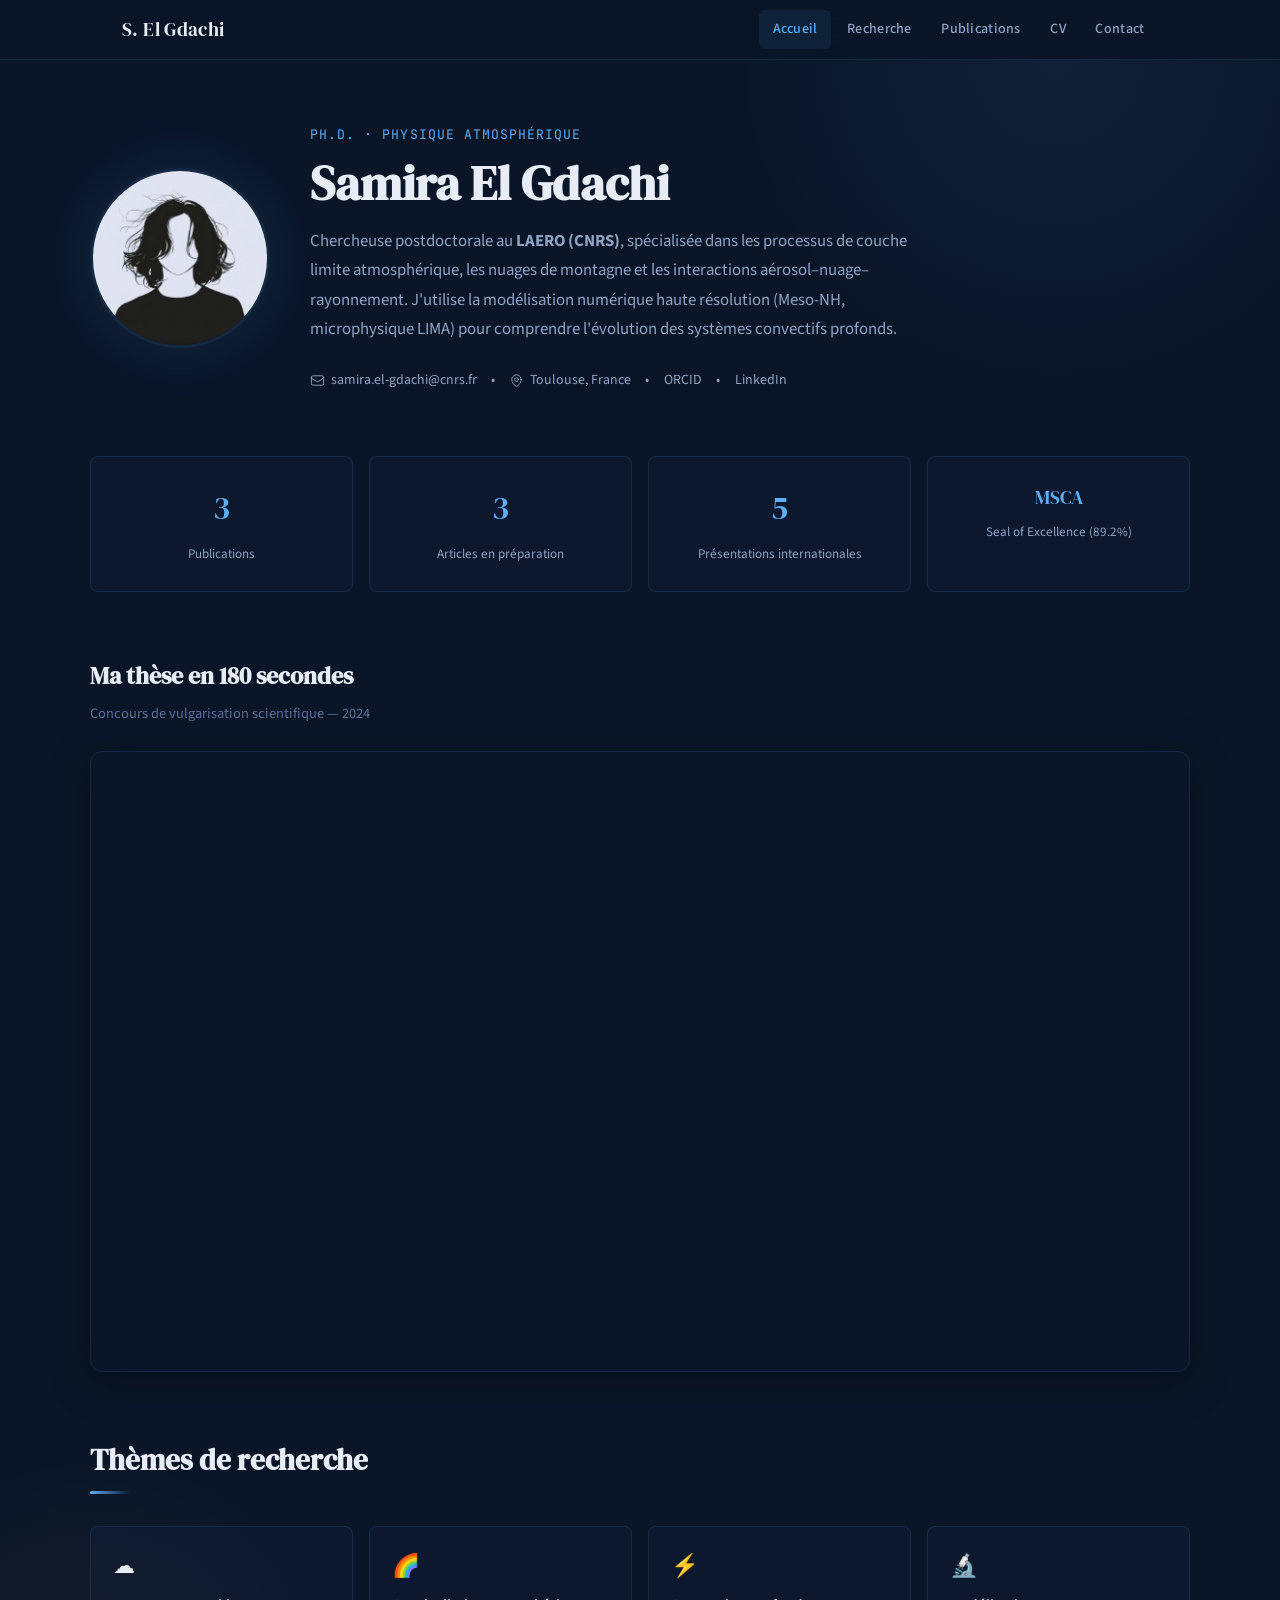
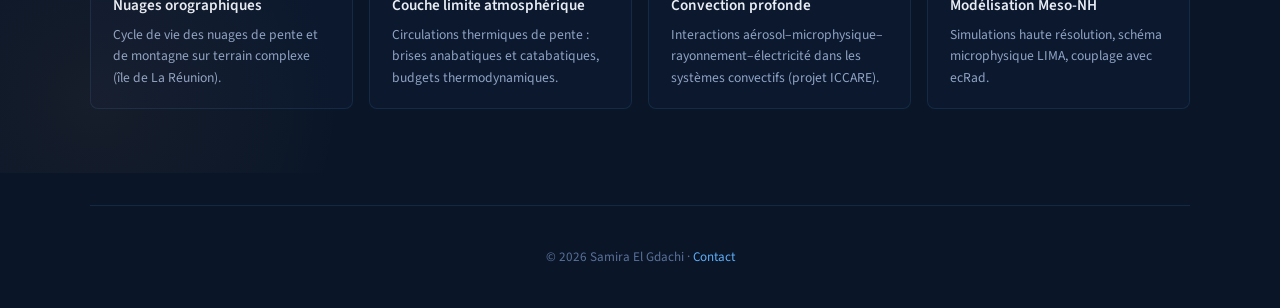
==== commit 41569217: "Add files via upload" ====
--- a/index.html
+++ b/index.html
@@ -1,612 +1,310 @@
 <!DOCTYPE html>
-<html lang="en">
-  <head>
-    <meta charset="utf-8">
-    <meta name="viewport" content="width=device-width, initial-scale=1">
-
-    <!-- Site Info -->
-    <title>Samira El Gdachi - Portfolio</title>
-    <meta name="description" content="Samira El Gdachi - Atmospheric physicist (Ph.D.) specialized in boundary layer processes and mountain clouds, with experience in high-resolution atmospheric modeling (Meso-NH, LIMA microphysics), aerosol–cloud–radiation interactions, scientific computing (Python, R, Fortran 90), and analysis of observational and model datasets.">
-    <meta name="author" content="Samira El Gdachi">
-
-    <!-- Open Graph Tags: The title of the page for social media sharing. It can match the title tag or be more descriptive. -->
-    <meta property="og:title" content="Samira El Gdachi">
-
-    <!-- Open Graph Tags: Typically set to "website" for static sites or "article" for content-heavy pages. -->
-    <meta property="og:type" content="website">
-
-    <!-- Open Graph Tags: The URL of the page, used to ensure link previews resolve to the correct page. -->
-    <meta property="og:url" content="https://samiraelgdachti-git.github.io/index.html">
-
-    <!-- Open Graph Tags: URL of an image that represents the page. Useful for link previews. -->
-    <meta property="og:image" content="https://samiraelgdachti-git.github.io/icon.png">
-
-    <!-- Open Graph Tags: Provides an alternative text for the image to improve accessibility. -->
-    <meta property="og:image:alt" content="Samira El Gdachi Profile Image">
-
-    <!-- Preconnect for Google Fonts -->
-    <link rel="preconnect" href="https://fonts.googleapis.com">
-    <link rel="preconnect" href="https://fonts.gstatic.com" crossorigin>
-
-    <!-- Custom Font -->
-    <link href="https://fonts.googleapis.com/css2?family=Montserrat:ital,wght@0,100..900;1,100..900&family=Nunito:ital,wght@0,200..1000;1,200..1000&display=swap"
-          rel="stylesheet">
-
-    <!-- Stylesheet -->
-    <link rel="stylesheet" href="css/modern_normalize.css" />
-    <link rel="stylesheet" href="css/html5bp.css">
-    <link rel="stylesheet" href="css/main.css">
-
-    <!-- Set a theme color that matches your website's primary color -->
-    <meta name="theme-color" content="#fafafa">
-
-    <!-- Favicon for all browsers -->
-    <link rel="icon" href="/favicon.ico" sizes="any">
-    <link rel="icon" href="/icon.svg" type="image/svg+xml">
-
-    <!-- Apple touch icon for iOS devices -->
-    <link rel="apple-touch-icon" sizes="180x180" href="/icon.png">
-
-    <!-- Web app manifest for Progressive Web Apps -->
-    <link rel="manifest" href="/site.webmanifest">
-
-    <!-- Content Security Policy: Uncomment to enhance security by restricting where content can be loaded from (useful for preventing certain attacks like XSS). Update if adding external sources (e.g., Google Fonts, Bootstrap CDN, analytics, etc). -->
-    <!-- <meta http-equiv="Content-Security-Policy" content=" default-src 'self'; script-src 'self' code.jquery.com; style-src 'self' fonts.googleapis.com; font-src fonts.gstatic.com; img-src 'self' images.examplecdn.com; "> -->
-  </head>
-
-  <body>
-    <header class="page-header">
-      <div class="container">
-        <div class="header-top flex-responsive">
-          
-            <img class="header-image"
-                 width="256"
-                 height="256"
-                 src="icon.png"
-                 alt="Samira El Gdachi Profile Image" />
-          
-          <div class="header-info">
-            <h1>Samira El Gdachi</h1>
-            <h2 class="header-label">Ph.D. | Atmospheric Physics</h2>
-            
-              <address>
-                <ul class="inline-list flex-responsive">
-                  
-                    <li>
-                      <a href="mailto:samira.el-gdachi@cnrs.fr">samira.el-gdachi@cnrs.fr</a>
-                    </li>
-                  
-                  
-                  <li>Toulouse, 31400, France</li>
-                </ul>
-              </address>
-            
-            
-              <ul class="inline-list flex-responsive">
-                
-                  <li>
-                    <a href="https://samiraelgdachti-git.github.io"
-                       rel="noopener noreferrer"
-                       aria-label="Website"
-                       class="link-with-icon">
-                      <svg aria-hidden="true"
-     xmlns="http://www.w3.org/2000/svg"
-     role="img"
-     width="16"
-     height="16"
-     fill="currentColor"
-     class="bi bi-globe-americas"
-     viewBox="0 0 16 16">
-  <path d="M8 0a8 8 0 1 0 0 16A8 8 0 0 0 8 0M2.04 4.326c.325 1.329 2.532 2.54 3.717 3.19.48.263.793.434.743.484q-.121.12-.242.234c-.416.396-.787.749-.758 1.266.035.634.618.824 1.214 1.017.577.188 1.168.38 1.286.983.082.417-.075.988-.22 1.52-.215.782-.406 1.48.22 1.48 1.5-.5 3.798-3.186 4-5 .138-1.243-2-2-3.5-2.5-.478-.16-.755.081-.99.284-.172.15-.322.279-.51.216-.445-.148-2.5-2-1.5-2.5.78-.39.952-.171 1.227.182.078.099.163.208.273.318.609.304.662-.132.723-.633.039-.322.081-.671.277-.867.434-.434 1.265-.791 2.028-1.12.712-.306 1.365-.587 1.579-.88A7 7 0 1 1 2.04 4.327Z" />
-</svg>
-
-                      Website
-                    </a>
-                  </li>
-                
-                  <li>
-                    <a href="https://orcid.org/0009-0000-4081-2271"
-                       rel="noopener noreferrer"
-                       aria-label="ORCID"
-                       class="link-with-icon">
-                      <svg aria-hidden="true"
-     xmlns="http://www.w3.org/2000/svg"
-     role="img"
-     width="16"
-     height="16"
-     fill="currentColor"
-     class="bi bi-globe-americas"
-     viewBox="0 0 16 16">
-  <path d="M8 0a8 8 0 1 0 0 16A8 8 0 0 0 8 0M2.04 4.326c.325 1.329 2.532 2.54 3.717 3.19.48.263.793.434.743.484q-.121.12-.242.234c-.416.396-.787.749-.758 1.266.035.634.618.824 1.214 1.017.577.188 1.168.38 1.286.983.082.417-.075.988-.22 1.52-.215.782-.406 1.48.22 1.48 1.5-.5 3.798-3.186 4-5 .138-1.243-2-2-3.5-2.5-.478-.16-.755.081-.99.284-.172.15-.322.279-.51.216-.445-.148-2.5-2-1.5-2.5.78-.39.952-.171 1.227.182.078.099.163.208.273.318.609.304.662-.132.723-.633.039-.322.081-.671.277-.867.434-.434 1.265-.791 2.028-1.12.712-.306 1.365-.587 1.579-.88A7 7 0 1 1 2.04 4.327Z" />
-</svg>
-
-                      ORCID
-                    </a>
-                  </li>
-                
-              </ul>
-            
-            <p class="header-summary">Atmospheric physicist (Ph.D.) specialized in boundary layer processes and mountain clouds, with experience in high-resolution atmospheric modeling (Meso-NH, LIMA microphysics), aerosol–cloud–radiation interactions, scientific computing (Python, R, Fortran 90), and analysis of observational and model datasets.</p>
-          </div>
-        </div>
-      </div>
-    </header>
-
-    <div class="page-content">
-      <div class="container">
-        <main>
-          
-            <section>
-              <h2 class="section-heading">Work Experience</h2>
-              
-                <section>
-                  <h3>
-                    
-                      Postdoctoral Researcher at LAERO – Laboratoire d’Aérologie (CNRS)
-                    
-                  </h3>
-                  
-                    <p class="section-label">01/2025 - 08/2026</p>
-                  
-                  <p>ANR-funded project ICCARE (Ice Crystals in Deep Convective Clouds: Interactions with Aerosols, Radiation and Electricity). Research topic: Investigation of the impact of aerosol–microphysics–radiation–electricity interactions on the evolution of deep convective systems.</p>
-                  
-                    <ul>
-                      <li>Research on deep convective systems within ANR project ICCARE</li><li>Focus on coupled aerosol–microphysics–radiation–electricity interactions</li><li>High-resolution modeling and process-level analysis (as per CV)</li>
-                    </ul>
-                  
-                </section>
-              
-                <section>
-                  <h3>
-                    
-                      Internship in Climate Science (ANR BIO-MAÏDO) at LACy (Laboratory of Atmosphere and Cyclones) &amp; LAERO – Laboratoire d’Aérologie
-                    
-                  </h3>
-                  
-                    <p class="section-label">02/2021 - 08/2021</p>
-                  
-                  <p>ANR-funded project BIO-MAÏDO (Bio-physicochemistry of tropical clouds at Maïdo). Research topic: Study of the boundary layer and slope clouds development on Reunion Island.</p>
-                  
-                    <ul>
-                      <li>Boundary layer and slope cloud development on Reunion Island</li><li>Work within BIO-MAÏDO campaign context (as per CV)</li>
-                    </ul>
-                  
-                </section>
-              
-                <section>
-                  <h3>
-                    
-                      Internship in Climate Science at General Direction of Meteorology, Morocco (with WMO collaboration)
-                    
-                  </h3>
-                  
-                    <p class="section-label">07/2020 - 09/2020</p>
-                  
-                  <p>Research topic: Development of climate monitoring products.</p>
-                  
-                    <ul>
-                      <li>Development of climate monitoring products</li>
-                    </ul>
-                  
-                </section>
-              
-                <section>
-                  <h3>
-                    
-                      Internship in Climate Science at CASA-ANFA meteorological station, General Direction of Meteorology, Morocco
-                    
-                  </h3>
-                  
-                    <p class="section-label">07/2019 - 08/2019</p>
-                  
-                  <p>Research topic: Aeronautical observation and protection.</p>
-                  
-                    <ul>
-                      <li>Aeronautical observation and protection</li>
-                    </ul>
-                  
-                </section>
-              
-            </section>
-          
-
-          
-            <section>
-              <h2 class="section-heading">Projects</h2>
-              
-                <section>
-                  <h3>
-                    
-                      Ph.D. Thesis — The evolution of the atmospheric boundary layer and mountain clouds on Reunion Island
-                    
-                  </h3>
-                  <p>Ph.D. thesis (University of Reunion) focused on boundary layer evolution and mountain clouds over Reunion Island.</p>
-                  
-                    <ul>
-                      <li>Atmospheric boundary layer evolution over complex terrain</li><li>Mountain clouds over Reunion Island</li><li>High-resolution atmospheric analysis (as per CV)</li>
-                    </ul>
-                  
-                  
-                    <div class="gallery main-gallery">
-                      
-                        <figure>
-                          <img width="600"
-                               height="338"
-                               src="img/default-image.png"
-                               alt="Add a thesis-related figure/image if desired">
-                          <figcaption>Add a thesis-related figure/image if desired</figcaption>
-                        </figure>
-                      
-                    </div>
-                  
-                </section>
-              
-                <section>
-                  <h3>
-                    
-                      <a href="https://doi.org/10.1029/2023JD040431">Journal Article (2024) — Thermodynamic processes driving thermal circulations on slopes</a>
-                    
-                  </h3>
-                  <p>Modeling anabatic and katabatic flows on Reunion Island (JGR: Atmospheres, 2024).</p>
-                  
-                    <ul>
-                      <li>Thermodynamic processes driving slope thermal circulations</li><li>Modeling anabatic and katabatic flows on Reunion Island</li>
-                    </ul>
-                  
-                  
-                    <div class="gallery main-gallery">
-                      
-                        <figure>
-                          <img width="600"
-                               height="338"
-                               src="img/default-image.png"
-                               alt="Add a figure from the paper if you have rights to use it">
-                          <figcaption>Add a figure from the paper if you have rights to use it</figcaption>
-                        </figure>
-                      
-                    </div>
-                  
-                </section>
-              
-                <section>
-                  <h3>
-                    
-                      <a href="https://doi.org/10.5194/egusphere-egu24-7283">Conference Talk/Poster (EGU 2024) — Investigating Cloud Microphysical Properties</a>
-                    
-                  </h3>
-                  <p>High-resolution numerical simulations and observations in the Indian Ocean Region (EGU 2024).</p>
-                  
-                    <ul>
-                      <li>Cloud microphysical properties</li><li>High-resolution simulations and observations</li>
-                    </ul>
-                  
-                  
-                    <div class="gallery main-gallery">
-                      
-                        <figure>
-                          <img width="600"
-                               height="338"
-                               src="img/default-image.png"
-                               alt="Add a conference figure/poster image if available">
-                          <figcaption>Add a conference figure/poster image if available</figcaption>
-                        </figure>
-                      
-                    </div>
-                  
-                </section>
-              
-            </section>
-          
-
-          
-            <section>
-              <h2 class="section-heading">Volunteer Experience</h2>
-              
-                <section>
-                  <h3>
-                    
-                      Member of the Doctoral School Council, Science and Technology Department at University of la Reunion
-                    
-                  </h3>
-                  
-                    <p class="section-label">02/2023 - 12/2024</p>
-                  
-                  <p>Member of the Doctoral School Council (Science and Technology Department).</p>
-                  
-                    <ul>
-                      <li>Doctoral school service and council participation (as per CV)</li>
-                    </ul>
-                  
-                </section>
-              
-                <section>
-                  <h3>
-                    
-                      Head of Media and Design Cell at Rotaract EHTP (affiliated with Rotary International)
-                    
-                  </h3>
-                  
-                    <p class="section-label">09/2018 - 07/2020</p>
-                  
-                  <p>Leadership role in a youth charity club affiliated with Rotary International.</p>
-                  
-                    <ul>
-                      <li>Led media and design activities for Rotaract EHTP (as per CV)</li>
-                    </ul>
-                  
-                </section>
-              
-            </section>
-          
-
-          
-            <section>
-              <h2 class="section-heading">References</h2>
-              
-                <section>
-                  <h3>Christelle Barthe</h3>
-                  <p class="section-label">Reference (as listed in CV)</p>
-                  
-                    <blockquote>
-                      Contact: christelle.barthe@cnrs.fr
-                    </blockquote>
-                  
-                </section>
-              
-                <section>
-                  <h3>Pierre Tulet</h3>
-                  <p class="section-label">Reference (as listed in CV)</p>
-                  
-                    <blockquote>
-                      Contact: pierre.tulet@cnrs.fr
-                    </blockquote>
-                  
-                </section>
-              
-            </section>
-          
-        </main>
-
-        <!-- Sidebar Section -->
-        <aside>
-          
-            <section>
-              <h2 class="section-heading">Education</h2>
-              
-                <section>
-                  <h3>
-                    
-                      University of Reunion
-                    
-                  </h3>
-                  <p class="section-label">Reunion Island, France</p>
-                  
-                    <h4>Degrees</h4>
-                    <ul>
-                      <li>Ph.D. in Atmospheric Physics</li>
-                    </ul>
-                  
-                  
-                  
-                    <p>
-                      
-                      
-                      <span class="block">Graduation Date: 09/2024</span>
-                    </p>
-                  
-                </section>
-              
-                <section>
-                  <h3>
-                    
-                      Hassania School of Public Works (EHTP)
-                    
-                  </h3>
-                  <p class="section-label">Morocco</p>
-                  
-                    <h4>Degrees</h4>
-                    <ul>
-                      <li>Engineering Diploma (equivalent to M.Sc) in Meteorology and Climate Science</li>
-                    </ul>
-                  
-                  
-                  
-                    <p>
-                      
-                      
-                      <span class="block">Graduation Date: 07/2021</span>
-                    </p>
-                  
-                </section>
-              
-                <section>
-                  <h3>
-                    
-                      National School of Applied Sciences (ENSAO)
-                    
-                  </h3>
-                  
-                  
-                    <h4>Degrees</h4>
-                    <ul>
-                      <li>Engineering studies in Electrical Engineering</li>
-                    </ul>
-                  
-                  
-                  
-                    <p>
-                      
-                      
-                      <span class="block">Graduation Date: 07/2018</span>
-                    </p>
-                  
-                </section>
-              
-                <section>
-                  <h3>
-                    
-                      Technical high school (TSI) — Preparatory classes
-                    
-                  </h3>
-                  
-                  
-                    <h4>Degrees</h4>
-                    <ul>
-                      <li>Preparatory classes in Technology and Industrial Sciences (TSI)</li>
-                    </ul>
-                  
-                  
-                  
-                    <p>
-                      
-                      
-                      <span class="block">Graduation Date: 07/2017</span>
-                    </p>
-                  
-                </section>
-              
-            </section>
-          
-
-          
-            <section>
-              <h2 class="section-heading">Skills</h2>
-              <ul class="unstyled-list">
-                
-                  <li>
-                    <h3>Atmospheric Modeling (Meso-NH)</h3>
-                    <div class="skill-bar">
-                      <div class="skill-bar-fill w-0"
-                           role="meter"
-                           aria-valuenow="0"
-                           aria-valuemin="0"
-                           aria-valuemax="100">
-                        <span class="skill-bar-label">Not provided in CV</span>
-                      </div>
-                    </div>
-                  </li>
-                
-                  <li>
-                    <h3>Cloud Microphysics (LIMA), Deep Convection, Aerosol–Cloud–Radiation Interactions</h3>
-                    <div class="skill-bar">
-                      <div class="skill-bar-fill w-0"
-                           role="meter"
-                           aria-valuenow="0"
-                           aria-valuemin="0"
-                           aria-valuemax="100">
-                        <span class="skill-bar-label">Not provided in CV</span>
-                      </div>
-                    </div>
-                  </li>
-                
-                  <li>
-                    <h3>Model Development &amp; Diagnostics (process-level budgets, parameterization evaluation)</h3>
-                    <div class="skill-bar">
-                      <div class="skill-bar-fill w-0"
-                           role="meter"
-                           aria-valuenow="0"
-                           aria-valuemin="0"
-                           aria-valuemax="100">
-                        <span class="skill-bar-label">Not provided in CV</span>
-                      </div>
-                    </div>
-                  </li>
-                
-                  <li>
-                    <h3>Python (data analysis, post-processing)</h3>
-                    <div class="skill-bar">
-                      <div class="skill-bar-fill w-0"
-                           role="meter"
-                           aria-valuenow="0"
-                           aria-valuemin="0"
-                           aria-valuemax="100">
-                        <span class="skill-bar-label">Not provided in CV</span>
-                      </div>
-                    </div>
-                  </li>
-                
-                  <li>
-                    <h3>R (data analysis, post-processing)</h3>
-                    <div class="skill-bar">
-                      <div class="skill-bar-fill w-0"
-                           role="meter"
-                           aria-valuenow="0"
-                           aria-valuemin="0"
-                           aria-valuemax="100">
-                        <span class="skill-bar-label">Not provided in CV</span>
-                      </div>
-                    </div>
-                  </li>
-                
-                  <li>
-                    <h3>Fortran 90 (model development / physics routines)</h3>
-                    <div class="skill-bar">
-                      <div class="skill-bar-fill w-0"
-                           role="meter"
-                           aria-valuenow="0"
-                           aria-valuemin="0"
-                           aria-valuemax="100">
-                        <span class="skill-bar-label">Not provided in CV</span>
-                      </div>
-                    </div>
-                  </li>
-                
-                  <li>
-                    <h3>Data Analysis (large observational and model datasets)</h3>
-                    <div class="skill-bar">
-                      <div class="skill-bar-fill w-0"
-                           role="meter"
-                           aria-valuenow="0"
-                           aria-valuemin="0"
-                           aria-valuemax="100">
-                        <span class="skill-bar-label">Not provided in CV</span>
-                      </div>
-                    </div>
-                  </li>
-                
-                  <li>
-                    <h3>Scientific Writing (manuscripts, technical reports, documentation)</h3>
-                    <div class="skill-bar">
-                      <div class="skill-bar-fill w-0"
-                           role="meter"
-                           aria-valuenow="0"
-                           aria-valuemin="0"
-                           aria-valuemax="100">
-                        <span class="skill-bar-label">Not provided in CV</span>
-                      </div>
-                    </div>
-                  </li>
-                
-                  <li>
-                    <h3>Teaching Assistance (Mathematics for Physics: Python lab work, 18H)</h3>
-                    <div class="skill-bar">
-                      <div class="skill-bar-fill w-0"
-                           role="meter"
-                           aria-valuenow="0"
-                           aria-valuemin="0"
-                           aria-valuemax="100">
-                        <span class="skill-bar-label">Not provided in CV</span>
-                      </div>
-                    </div>
-                  </li>
-                
-              </ul>
-            </section>
-          
-
-          
-
-          
-        </aside>
-      </div>
-    </div>
-
-    <footer class="page-footer">
-      <div class="container">
-        <p>© 2026 Samira El Gdachi. All rights reserved.</p>
-      </div>
-    </footer>
-
-    <script src="js/app.js"></script>
-  </body>
-</html>+<html lang="fr">
+<head>
+  <meta charset="utf-8">
+  <meta name="viewport" content="width=device-width, initial-scale=1">
+  <title>Samira El Gdachi — Atmospheric Physicist</title>
+  <meta name="description" content="Samira El Gdachi — Ph.D. in Atmospheric Physics. Postdoctoral researcher at LAERO (CNRS), specializing in boundary layer processes, mountain clouds, and aerosol–cloud–radiation interactions.">
+  <meta name="author" content="Samira El Gdachi">
+  <meta property="og:title" content="Samira El Gdachi — Atmospheric Physicist">
+  <meta property="og:type" content="website">
+  <meta property="og:url" content="https://samiraelgdachti-git.github.io">
+  <meta property="og:image" content="https://samiraelgdachti-git.github.io/icon.png">
+  <meta name="theme-color" content="#0a1628">
+  <link rel="icon" href="favicon.ico" sizes="any">
+  <link rel="icon" href="icon.svg" type="image/svg+xml">
+  <link rel="apple-touch-icon" sizes="180x180" href="icon.png">
+  <link rel="manifest" href="site.webmanifest">
+  <link rel="stylesheet" href="style.css">
+  <style>
+    /* ── Hero specifics ── */
+    .hero-section {
+      min-height: calc(100vh - var(--nav-h));
+      display: flex;
+      align-items: center;
+      position: relative;
+      overflow: hidden;
+      padding: calc(var(--nav-h) + 4rem) 2rem 4rem;
+    }
+    .hero-section::before {
+      content: '';
+      position: absolute;
+      top: -15%; right: -8%;
+      width: 650px; height: 650px;
+      background: radial-gradient(circle, rgba(94,173,247,0.07) 0%, transparent 70%);
+      border-radius: 50%;
+      pointer-events: none;
+    }
+    .hero-section::after {
+      content: '';
+      position: absolute;
+      bottom: -10%; left: -12%;
+      width: 500px; height: 500px;
+      background: radial-gradient(circle, rgba(247,163,94,0.05) 0%, transparent 70%);
+      border-radius: 50%;
+      pointer-events: none;
+    }
+    .hero-inner {
+      max-width: var(--max-w);
+      margin: 0 auto;
+      width: 100%;
+      position: relative;
+    }
+    .hero-grid {
+      display: grid;
+      grid-template-columns: 180px 1fr;
+      gap: 2.5rem;
+      align-items: center;
+      margin-bottom: 4rem;
+    }
+    .hero-avatar {
+      width: 180px; height: 180px;
+      border-radius: 50%;
+      object-fit: cover;
+      border: 3px solid var(--border);
+      box-shadow: 0 0 60px rgba(94,173,247,0.12);
+    }
+    .hero-label {
+      font-family: var(--font-mono);
+      font-size: 0.82rem;
+      color: var(--accent);
+      letter-spacing: 0.08em;
+      text-transform: uppercase;
+      margin-bottom: 0.6rem;
+    }
+    .hero-name {
+      font-family: var(--font-display);
+      font-size: clamp(2rem, 5vw, 3rem);
+      line-height: 1.15;
+      margin-bottom: 1rem;
+    }
+    .hero-summary {
+      font-size: 1.05rem;
+      color: var(--text-secondary);
+      max-width: 600px;
+      line-height: 1.75;
+      margin-bottom: 1.5rem;
+    }
+    .hero-meta {
+      display: flex;
+      flex-wrap: wrap;
+      gap: 0.9rem;
+      align-items: center;
+    }
+    .hero-meta a, .hero-meta span {
+      font-size: 0.87rem;
+      color: var(--text-secondary);
+      display: flex;
+      align-items: center;
+      gap: 0.35rem;
+    }
+    .hero-meta a:hover { color: var(--accent); }
+    .hero-meta svg { width: 15px; height: 15px; flex-shrink: 0; }
+    .sep { color: var(--text-muted); font-size: 0.55rem; }
+
+    /* ── Highlights strip ── */
+    .highlights {
+      display: grid;
+      grid-template-columns: repeat(4, 1fr);
+      gap: 1rem;
+      margin-bottom: 4rem;
+    }
+    .highlight-card {
+      text-align: center;
+      padding: 1.5rem 1rem;
+      border: 1px solid var(--border);
+      border-radius: var(--radius-sm);
+      background: rgba(15,31,56,0.35);
+    }
+    .highlight-card .num {
+      font-family: var(--font-display);
+      font-size: 2rem;
+      color: var(--accent);
+      display: block;
+      margin-bottom: 0.25rem;
+    }
+    .highlight-card .lbl {
+      font-size: 0.82rem;
+      color: var(--text-secondary);
+      line-height: 1.4;
+    }
+
+    /* ── Video section ── */
+    .video-section {
+      margin-bottom: 4rem;
+    }
+    .video-section h2 {
+      font-family: var(--font-display);
+      font-size: 1.5rem;
+      margin-bottom: 0.35rem;
+    }
+    .video-section .sub {
+      color: var(--text-muted);
+      font-size: 0.9rem;
+      margin-bottom: 1.5rem;
+    }
+
+    /* ── Research interests ── */
+    .interests-grid {
+      display: grid;
+      grid-template-columns: repeat(auto-fill, minmax(240px, 1fr));
+      gap: 1rem;
+      margin-top: 1.5rem;
+    }
+    .interest-card {
+      padding: 1.25rem 1.4rem;
+      border: 1px solid var(--border);
+      border-radius: var(--radius-sm);
+      background: rgba(15,31,56,0.35);
+      transition: border-color 0.25s, transform 0.25s;
+    }
+    .interest-card:hover {
+      border-color: var(--border-hover);
+      transform: translateY(-2px);
+    }
+    .interest-card h3 {
+      font-size: 0.95rem;
+      font-weight: 600;
+      margin-bottom: 0.35rem;
+    }
+    .interest-card p {
+      font-size: 0.85rem;
+      color: var(--text-secondary);
+      line-height: 1.55;
+    }
+    .interest-icon {
+      font-size: 1.4rem;
+      margin-bottom: 0.5rem;
+      display: block;
+    }
+
+    @media (max-width: 768px) {
+      .hero-section { padding: calc(var(--nav-h) + 2rem) 1.25rem 3rem; min-height: auto; }
+      .hero-grid { grid-template-columns: 1fr; justify-items: center; text-align: center; }
+      .hero-avatar { width: 140px; height: 140px; }
+      .hero-meta { justify-content: center; }
+      .highlights { grid-template-columns: repeat(2, 1fr); }
+    }
+  </style>
+</head>
+<body>
+
+<!-- Navigation -->
+<nav class="site-nav">
+  <div class="nav-inner">
+    <a class="nav-logo" href="index.html">S. El Gdachi</a>
+    <button class="hamburger" onclick="document.querySelector('.nav-links').classList.toggle('open')" aria-label="Menu">
+      <svg width="22" height="22" fill="none" stroke="currentColor" stroke-width="2"><path d="M3 6h16M3 11h16M3 16h16"/></svg>
+    </button>
+    <div class="nav-links">
+      <a href="index.html" class="active">Accueil</a>
+      <a href="research.html">Recherche</a>
+      <a href="publications.html">Publications</a>
+      <a href="cv.html">CV</a>
+      <a href="contact.html">Contact</a>
+    </div>
+  </div>
+</nav>
+
+<!-- Hero -->
+<header class="hero-section">
+  <div class="hero-inner">
+
+    <div class="hero-grid fade-in">
+      <img class="hero-avatar" src="icon.png" alt="Samira El Gdachi" width="180" height="180">
+      <div>
+        <div class="hero-label">Ph.D. &middot; Physique Atmosphérique</div>
+        <h1 class="hero-name">Samira El Gdachi</h1>
+        <p class="hero-summary">Chercheuse postdoctorale au <strong>LAERO (CNRS)</strong>, spécialisée dans les processus de couche limite atmosphérique, les nuages de montagne et les interactions aérosol–nuage–rayonnement. J'utilise la modélisation numérique haute résolution (Meso-NH, microphysique LIMA) pour comprendre l'évolution des systèmes convectifs profonds.</p>
+        <div class="hero-meta">
+          <a href="mailto:samira.el-gdachi@cnrs.fr">
+            <svg xmlns="http://www.w3.org/2000/svg" fill="none" viewBox="0 0 24 24" stroke-width="1.5" stroke="currentColor"><path stroke-linecap="round" stroke-linejoin="round" d="M21.75 6.75v10.5a2.25 2.25 0 0 1-2.25 2.25h-15a2.25 2.25 0 0 1-2.25-2.25V6.75m19.5 0A2.25 2.25 0 0 0 19.5 4.5h-15a2.25 2.25 0 0 0-2.25 2.25m19.5 0v.243a2.25 2.25 0 0 1-1.07 1.916l-7.5 4.615a2.25 2.25 0 0 1-2.36 0L3.32 8.91a2.25 2.25 0 0 1-1.07-1.916V6.75"/></svg>
+            samira.el-gdachi@cnrs.fr
+          </a>
+          <span class="sep">&bull;</span>
+          <span>
+            <svg xmlns="http://www.w3.org/2000/svg" fill="none" viewBox="0 0 24 24" stroke-width="1.5" stroke="currentColor"><path stroke-linecap="round" stroke-linejoin="round" d="M15 10.5a3 3 0 1 1-6 0 3 3 0 0 1 6 0Z"/><path stroke-linecap="round" stroke-linejoin="round" d="M19.5 10.5c0 7.142-7.5 11.25-7.5 11.25S4.5 17.642 4.5 10.5a7.5 7.5 0 1 1 15 0Z"/></svg>
+            Toulouse, France
+          </span>
+          <span class="sep">&bull;</span>
+          <a href="https://orcid.org/0009-0000-4081-2271" target="_blank" rel="noopener">ORCID</a>
+          <span class="sep">&bull;</span>
+          <a href="https://www.linkedin.com/in/samira-el-gdachi" target="_blank" rel="noopener">LinkedIn</a>
+        </div>
+      </div>
+    </div>
+
+    <!-- Key numbers -->
+    <div class="highlights fade-in">
+      <div class="highlight-card">
+        <span class="num">3</span>
+        <span class="lbl">Publications</span>
+      </div>
+      <div class="highlight-card">
+        <span class="num">3</span>
+        <span class="lbl">Articles en préparation</span>
+      </div>
+      <div class="highlight-card">
+        <span class="num">5</span>
+        <span class="lbl">Présentations internationales</span>
+      </div>
+      <div class="highlight-card">
+        <span class="num" style="font-size:1.2rem;">MSCA</span>
+        <span class="lbl">Seal of Excellence (89.2%)</span>
+      </div>
+    </div>
+
+    <!-- Video MT180 -->
+    <div class="video-section fade-in">
+      <h2>Ma thèse en 180 secondes</h2>
+      <p class="sub">Concours de vulgarisation scientifique — 2024</p>
+      <div class="video-wrapper">
+        <iframe src="https://www.youtube.com/embed/uszlqa5Jbrc"
+                title="Ma thèse en 180 secondes — Samira El Gdachi"
+                allow="accelerometer; autoplay; clipboard-write; encrypted-media; gyroscope; picture-in-picture"
+                allowfullscreen
+                loading="lazy"></iframe>
+      </div>
+    </div>
+
+    <!-- Research interests -->
+    <div class="fade-in">
+      <h2 class="section-title">Thèmes de recherche</h2>
+      <hr class="section-divider">
+      <div class="interests-grid">
+        <div class="interest-card">
+          <span class="interest-icon">&#9729;</span>
+          <h3>Nuages orographiques</h3>
+          <p>Cycle de vie des nuages de pente et de montagne sur terrain complexe (île de La Réunion).</p>
+        </div>
+        <div class="interest-card">
+          <span class="interest-icon">&#127752;</span>
+          <h3>Couche limite atmosphérique</h3>
+          <p>Circulations thermiques de pente : brises anabatiques et catabatiques, budgets thermodynamiques.</p>
+        </div>
+        <div class="interest-card">
+          <span class="interest-icon">&#9889;</span>
+          <h3>Convection profonde</h3>
+          <p>Interactions aérosol–microphysique–rayonnement–électricité dans les systèmes convectifs (projet ICCARE).</p>
+        </div>
+        <div class="interest-card">
+          <span class="interest-icon">&#128300;</span>
+          <h3>Modélisation Meso-NH</h3>
+          <p>Simulations haute résolution, schéma microphysique LIMA, couplage avec ecRad.</p>
+        </div>
+      </div>
+    </div>
+
+  </div>
+</header>
+
+<footer class="site-footer">
+  <p>&copy; 2026 Samira El Gdachi &middot; <a href="contact.html">Contact</a></p>
+</footer>
+
+<script>
+const obs = new IntersectionObserver(es => es.forEach(e => { if(e.isIntersecting) e.target.classList.add('visible'); }), {threshold:0.08});
+document.querySelectorAll('.fade-in').forEach(el => obs.observe(el));
+</script>
+</body>
+</html>
--- a/style.css
+++ b/style.css
@@ -0,0 +1,306 @@
+/* ══════════════════════════════════════════
+   Samira El Gdachi — Academic Portfolio
+   Shared Stylesheet
+   ══════════════════════════════════════════ */
+
+@import url('https://fonts.googleapis.com/css2?family=DM+Serif+Display:ital@0;1&family=Source+Sans+3:ital,wght@0,300;0,400;0,500;0,600;0,700;1,300;1,400&family=JetBrains+Mono:wght@400;500&display=swap');
+
+*, *::before, *::after { margin: 0; padding: 0; box-sizing: border-box; }
+
+:root {
+  --bg-deep: #0a1628;
+  --bg-card: #0f1f38;
+  --bg-card-hover: #142849;
+  --bg-surface: #0d1a30;
+  --text-primary: #e8edf5;
+  --text-secondary: #8fa3c4;
+  --text-muted: #5a7099;
+  --accent: #5eadf7;
+  --accent-warm: #f7a35e;
+  --accent-green: #5ef7a3;
+  --accent-rose: #f75e8a;
+  --border: rgba(94, 173, 247, 0.12);
+  --border-hover: rgba(94, 173, 247, 0.25);
+  --font-display: 'DM Serif Display', Georgia, serif;
+  --font-body: 'Source Sans 3', -apple-system, sans-serif;
+  --font-mono: 'JetBrains Mono', monospace;
+  --radius: 12px;
+  --radius-sm: 8px;
+  --shadow: 0 4px 24px rgba(0, 0, 0, 0.3);
+  --max-w: 1100px;
+  --nav-h: 60px;
+}
+
+html { scroll-behavior: smooth; }
+
+body {
+  font-family: var(--font-body);
+  background: var(--bg-deep);
+  color: var(--text-primary);
+  line-height: 1.7;
+  font-size: 16px;
+  -webkit-font-smoothing: antialiased;
+  min-height: 100vh;
+}
+
+a { color: var(--accent); text-decoration: none; transition: color 0.2s; }
+a:hover { color: #8fc8fa; }
+
+img { max-width: 100%; height: auto; }
+
+/* ── Navigation ── */
+.site-nav {
+  position: fixed; top: 0; left: 0; right: 0; z-index: 1000;
+  background: rgba(10, 22, 40, 0.92);
+  backdrop-filter: blur(24px);
+  -webkit-backdrop-filter: blur(24px);
+  border-bottom: 1px solid var(--border);
+  height: var(--nav-h);
+}
+.nav-inner {
+  max-width: var(--max-w);
+  margin: 0 auto;
+  padding: 0 2rem;
+  display: flex;
+  align-items: center;
+  justify-content: space-between;
+  height: 100%;
+}
+.nav-logo {
+  font-family: var(--font-display);
+  font-size: 1.2rem;
+  color: var(--text-primary) !important;
+  letter-spacing: 0.02em;
+  white-space: nowrap;
+}
+.nav-links {
+  display: flex;
+  gap: 0.15rem;
+  list-style: none;
+}
+.nav-links a {
+  color: var(--text-secondary) !important;
+  font-size: 0.88rem;
+  font-weight: 500;
+  padding: 0.45rem 0.85rem;
+  border-radius: 6px;
+  transition: color 0.2s, background 0.2s;
+  letter-spacing: 0.02em;
+}
+.nav-links a:hover,
+.nav-links a.active {
+  color: var(--accent) !important;
+  background: rgba(94,173,247,0.08);
+}
+.hamburger {
+  display: none;
+  background: none;
+  border: none;
+  color: var(--text-secondary);
+  cursor: pointer;
+  padding: 0.5rem;
+  line-height: 0;
+}
+
+/* ── Page container ── */
+.page {
+  max-width: var(--max-w);
+  margin: 0 auto;
+  padding: calc(var(--nav-h) + 3rem) 2rem 4rem;
+}
+
+/* ── Section styles ── */
+.section-title {
+  font-family: var(--font-display);
+  font-size: 1.8rem;
+  margin-bottom: 0.4rem;
+  color: var(--text-primary);
+}
+.section-divider {
+  width: 40px; height: 3px;
+  background: linear-gradient(90deg, var(--accent), transparent);
+  border: none;
+  margin-bottom: 2rem;
+  border-radius: 2px;
+}
+
+/* ── Timeline ── */
+.timeline { position: relative; }
+.timeline::before {
+  content: '';
+  position: absolute;
+  left: 7px; top: 8px; bottom: 8px;
+  width: 2px;
+  background: linear-gradient(180deg, var(--accent), var(--border), transparent);
+}
+.timeline-item {
+  position: relative;
+  padding-left: 2.5rem;
+  margin-bottom: 2.5rem;
+}
+.timeline-item:last-child { margin-bottom: 0; }
+.timeline-item::before {
+  content: '';
+  position: absolute;
+  left: 2px; top: 10px;
+  width: 12px; height: 12px;
+  background: var(--bg-deep);
+  border: 2px solid var(--accent);
+  border-radius: 50%;
+}
+.timeline-item h3 {
+  font-family: var(--font-body);
+  font-size: 1.05rem;
+  font-weight: 600;
+  color: var(--text-primary);
+  margin-bottom: 0.15rem;
+}
+.timeline-item .org {
+  color: var(--accent);
+  font-size: 0.92rem;
+  font-weight: 500;
+}
+.timeline-item .dates {
+  font-family: var(--font-mono);
+  font-size: 0.78rem;
+  color: var(--text-muted);
+  margin-bottom: 0.45rem;
+}
+.timeline-item p {
+  color: var(--text-secondary);
+  font-size: 0.92rem;
+  line-height: 1.65;
+}
+
+/* ── Cards ── */
+.card {
+  padding: 1.25rem 1.5rem;
+  border: 1px solid var(--border);
+  border-radius: var(--radius-sm);
+  background: rgba(15, 31, 56, 0.45);
+  transition: border-color 0.25s, background 0.25s, transform 0.25s;
+}
+.card:hover {
+  border-color: var(--border-hover);
+  background: var(--bg-card);
+  transform: translateY(-2px);
+}
+
+/* ── Tags ── */
+.tag {
+  display: inline-block;
+  font-family: var(--font-mono);
+  font-size: 0.7rem;
+  padding: 0.15rem 0.55rem;
+  border-radius: 4px;
+  text-transform: uppercase;
+  letter-spacing: 0.06em;
+  margin-bottom: 0.5rem;
+}
+.tag-article { color: var(--accent); background: rgba(94,173,247,0.1); }
+.tag-prep { color: var(--accent-warm); background: rgba(247,163,94,0.1); }
+.tag-conf { color: var(--accent-green); background: rgba(94,247,163,0.1); }
+.tag-outreach { color: var(--accent-rose); background: rgba(247,94,138,0.1); }
+
+/* ── Grids ── */
+.grid-2 {
+  display: grid;
+  grid-template-columns: 1fr 1fr;
+  gap: 2.5rem;
+}
+.grid-3 {
+  display: grid;
+  grid-template-columns: repeat(auto-fill, minmax(300px, 1fr));
+  gap: 1rem;
+}
+
+/* ── Awards row ── */
+.award-row {
+  display: flex;
+  gap: 1rem;
+  align-items: flex-start;
+  padding: 1rem 0;
+  border-bottom: 1px solid var(--border);
+}
+.award-row:last-child { border-bottom: none; }
+.award-year {
+  font-family: var(--font-mono);
+  font-size: 0.8rem;
+  color: var(--accent-warm);
+  min-width: 105px;
+  flex-shrink: 0;
+  padding-top: 2px;
+}
+.award-body h3 {
+  font-size: 0.95rem;
+  font-weight: 600;
+  color: var(--text-primary);
+  margin-bottom: 0.15rem;
+}
+.award-body p {
+  font-size: 0.85rem;
+  color: var(--text-secondary);
+}
+
+/* ── Footer ── */
+.site-footer {
+  text-align: center;
+  padding: 2.5rem 2rem;
+  color: var(--text-muted);
+  font-size: 0.82rem;
+  border-top: 1px solid var(--border);
+  max-width: var(--max-w);
+  margin: 2rem auto 0;
+}
+
+/* ── Animations ── */
+.fade-in {
+  opacity: 0;
+  transform: translateY(18px);
+  transition: opacity 0.55s ease-out, transform 0.55s ease-out;
+}
+.fade-in.visible {
+  opacity: 1;
+  transform: translateY(0);
+}
+
+/* ── Video embed ── */
+.video-wrapper {
+  position: relative;
+  width: 100%;
+  padding-bottom: 56.25%;
+  border-radius: var(--radius);
+  overflow: hidden;
+  border: 1px solid var(--border);
+  box-shadow: 0 8px 40px rgba(0,0,0,0.4);
+}
+.video-wrapper iframe {
+  position: absolute;
+  top: 0; left: 0;
+  width: 100%; height: 100%;
+  border: none;
+}
+
+/* ── Responsive ── */
+@media (max-width: 768px) {
+  .nav-links {
+    display: none;
+    flex-direction: column;
+    position: absolute;
+    top: var(--nav-h);
+    left: 0; right: 0;
+    background: rgba(10, 22, 40, 0.97);
+    padding: 0.75rem 1rem;
+    border-bottom: 1px solid var(--border);
+  }
+  .nav-links.open { display: flex; }
+  .hamburger { display: block; }
+  .grid-2 { grid-template-columns: 1fr; }
+  .grid-3 { grid-template-columns: 1fr; }
+  .page { padding: calc(var(--nav-h) + 2rem) 1.25rem 3rem; }
+  .hero-grid { grid-template-columns: 1fr !important; text-align: center; }
+  .hero-avatar { margin: 0 auto; }
+  .hero-meta { justify-content: center; }
+  .award-row { flex-direction: column; gap: 0.25rem; }
+  .award-year { min-width: auto; }
+}
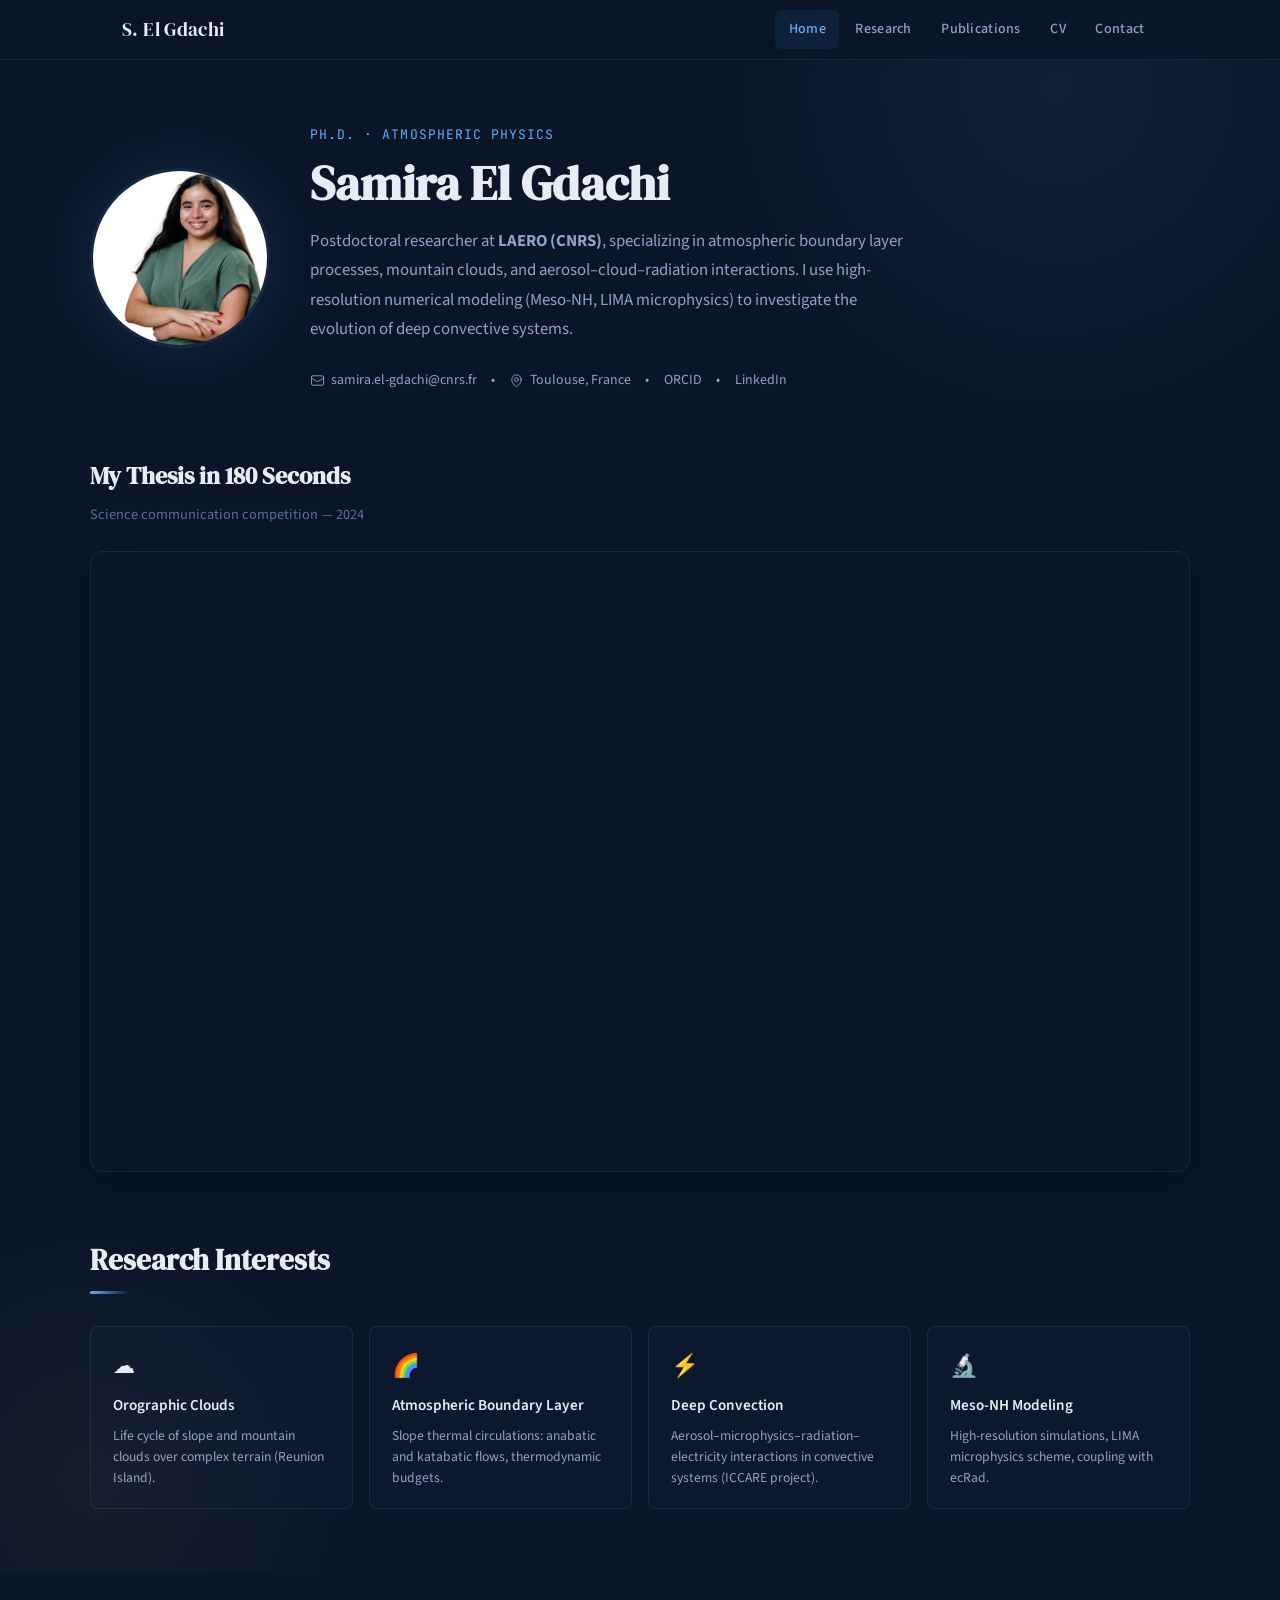
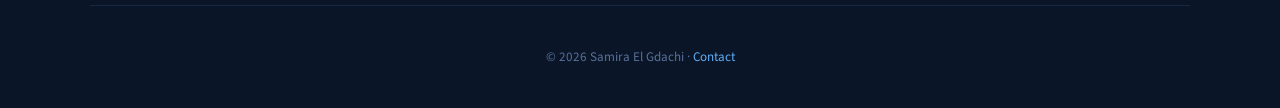
==== commit c05281b1: "Add files via upload" ====
--- a/index.html
+++ b/index.html
@@ -1,5 +1,5 @@
 <!DOCTYPE html>
-<html lang="fr">
+<html lang="en">
 <head>
   <meta charset="utf-8">
   <meta name="viewport" content="width=device-width, initial-scale=1">
@@ -17,179 +17,72 @@
   <link rel="manifest" href="site.webmanifest">
   <link rel="stylesheet" href="style.css">
   <style>
-    /* ── Hero specifics ── */
     .hero-section {
       min-height: calc(100vh - var(--nav-h));
-      display: flex;
-      align-items: center;
-      position: relative;
-      overflow: hidden;
+      display: flex; align-items: center;
+      position: relative; overflow: hidden;
       padding: calc(var(--nav-h) + 4rem) 2rem 4rem;
     }
     .hero-section::before {
-      content: '';
-      position: absolute;
-      top: -15%; right: -8%;
-      width: 650px; height: 650px;
-      background: radial-gradient(circle, rgba(94,173,247,0.07) 0%, transparent 70%);
-      border-radius: 50%;
-      pointer-events: none;
+      content:''; position:absolute; top:-15%; right:-8%;
+      width:650px; height:650px;
+      background:radial-gradient(circle,rgba(94,173,247,0.07) 0%,transparent 70%);
+      border-radius:50%; pointer-events:none;
     }
     .hero-section::after {
-      content: '';
-      position: absolute;
-      bottom: -10%; left: -12%;
-      width: 500px; height: 500px;
-      background: radial-gradient(circle, rgba(247,163,94,0.05) 0%, transparent 70%);
-      border-radius: 50%;
-      pointer-events: none;
+      content:''; position:absolute; bottom:-10%; left:-12%;
+      width:500px; height:500px;
+      background:radial-gradient(circle,rgba(247,163,94,0.05) 0%,transparent 70%);
+      border-radius:50%; pointer-events:none;
     }
-    .hero-inner {
-      max-width: var(--max-w);
-      margin: 0 auto;
-      width: 100%;
-      position: relative;
-    }
+    .hero-inner { max-width:var(--max-w); margin:0 auto; width:100%; position:relative; }
     .hero-grid {
-      display: grid;
-      grid-template-columns: 180px 1fr;
-      gap: 2.5rem;
-      align-items: center;
-      margin-bottom: 4rem;
+      display:grid; grid-template-columns:180px 1fr;
+      gap:2.5rem; align-items:center; margin-bottom:4rem;
     }
     .hero-avatar {
-      width: 180px; height: 180px;
-      border-radius: 50%;
-      object-fit: cover;
-      border: 3px solid var(--border);
-      box-shadow: 0 0 60px rgba(94,173,247,0.12);
+      width:180px; height:180px; border-radius:50%; object-fit:cover;
+      border:3px solid var(--border); box-shadow:0 0 60px rgba(94,173,247,0.12);
     }
     .hero-label {
-      font-family: var(--font-mono);
-      font-size: 0.82rem;
-      color: var(--accent);
-      letter-spacing: 0.08em;
-      text-transform: uppercase;
-      margin-bottom: 0.6rem;
+      font-family:var(--font-mono); font-size:0.82rem; color:var(--accent);
+      letter-spacing:0.08em; text-transform:uppercase; margin-bottom:0.6rem;
     }
     .hero-name {
-      font-family: var(--font-display);
-      font-size: clamp(2rem, 5vw, 3rem);
-      line-height: 1.15;
-      margin-bottom: 1rem;
+      font-family:var(--font-display); font-size:clamp(2rem,5vw,3rem);
+      line-height:1.15; margin-bottom:1rem;
     }
     .hero-summary {
-      font-size: 1.05rem;
-      color: var(--text-secondary);
-      max-width: 600px;
-      line-height: 1.75;
-      margin-bottom: 1.5rem;
+      font-size:1.05rem; color:var(--text-secondary);
+      max-width:600px; line-height:1.75; margin-bottom:1.5rem;
     }
-    .hero-meta {
-      display: flex;
-      flex-wrap: wrap;
-      gap: 0.9rem;
-      align-items: center;
+    .hero-meta { display:flex; flex-wrap:wrap; gap:0.9rem; align-items:center; }
+    .hero-meta a,.hero-meta span { font-size:0.87rem; color:var(--text-secondary); display:flex; align-items:center; gap:0.35rem; }
+    .hero-meta a:hover { color:var(--accent); }
+    .hero-meta svg { width:15px; height:15px; flex-shrink:0; }
+    .sep { color:var(--text-muted); font-size:0.55rem; }
+    .video-section { margin-bottom:4rem; }
+    .video-section h2 { font-family:var(--font-display); font-size:1.5rem; margin-bottom:0.35rem; }
+    .video-section .sub { color:var(--text-muted); font-size:0.9rem; margin-bottom:1.5rem; }
+    .interests-grid { display:grid; grid-template-columns:repeat(auto-fill,minmax(240px,1fr)); gap:1rem; margin-top:1.5rem; }
+    .interest-card {
+      padding:1.25rem 1.4rem; border:1px solid var(--border); border-radius:var(--radius-sm);
+      background:rgba(15,31,56,0.35); transition:border-color 0.25s,transform 0.25s;
     }
-    .hero-meta a, .hero-meta span {
-      font-size: 0.87rem;
-      color: var(--text-secondary);
-      display: flex;
-      align-items: center;
-      gap: 0.35rem;
-    }
-    .hero-meta a:hover { color: var(--accent); }
-    .hero-meta svg { width: 15px; height: 15px; flex-shrink: 0; }
-    .sep { color: var(--text-muted); font-size: 0.55rem; }
-
-    /* ── Highlights strip ── */
-    .highlights {
-      display: grid;
-      grid-template-columns: repeat(4, 1fr);
-      gap: 1rem;
-      margin-bottom: 4rem;
-    }
-    .highlight-card {
-      text-align: center;
-      padding: 1.5rem 1rem;
-      border: 1px solid var(--border);
-      border-radius: var(--radius-sm);
-      background: rgba(15,31,56,0.35);
-    }
-    .highlight-card .num {
-      font-family: var(--font-display);
-      font-size: 2rem;
-      color: var(--accent);
-      display: block;
-      margin-bottom: 0.25rem;
-    }
-    .highlight-card .lbl {
-      font-size: 0.82rem;
-      color: var(--text-secondary);
-      line-height: 1.4;
-    }
-
-    /* ── Video section ── */
-    .video-section {
-      margin-bottom: 4rem;
-    }
-    .video-section h2 {
-      font-family: var(--font-display);
-      font-size: 1.5rem;
-      margin-bottom: 0.35rem;
-    }
-    .video-section .sub {
-      color: var(--text-muted);
-      font-size: 0.9rem;
-      margin-bottom: 1.5rem;
-    }
-
-    /* ── Research interests ── */
-    .interests-grid {
-      display: grid;
-      grid-template-columns: repeat(auto-fill, minmax(240px, 1fr));
-      gap: 1rem;
-      margin-top: 1.5rem;
-    }
-    .interest-card {
-      padding: 1.25rem 1.4rem;
-      border: 1px solid var(--border);
-      border-radius: var(--radius-sm);
-      background: rgba(15,31,56,0.35);
-      transition: border-color 0.25s, transform 0.25s;
-    }
-    .interest-card:hover {
-      border-color: var(--border-hover);
-      transform: translateY(-2px);
-    }
-    .interest-card h3 {
-      font-size: 0.95rem;
-      font-weight: 600;
-      margin-bottom: 0.35rem;
-    }
-    .interest-card p {
-      font-size: 0.85rem;
-      color: var(--text-secondary);
-      line-height: 1.55;
-    }
-    .interest-icon {
-      font-size: 1.4rem;
-      margin-bottom: 0.5rem;
-      display: block;
-    }
-
-    @media (max-width: 768px) {
-      .hero-section { padding: calc(var(--nav-h) + 2rem) 1.25rem 3rem; min-height: auto; }
-      .hero-grid { grid-template-columns: 1fr; justify-items: center; text-align: center; }
-      .hero-avatar { width: 140px; height: 140px; }
-      .hero-meta { justify-content: center; }
-      .highlights { grid-template-columns: repeat(2, 1fr); }
+    .interest-card:hover { border-color:var(--border-hover); transform:translateY(-2px); }
+    .interest-card h3 { font-size:0.95rem; font-weight:600; margin-bottom:0.35rem; }
+    .interest-card p { font-size:0.85rem; color:var(--text-secondary); line-height:1.55; }
+    .interest-icon { font-size:1.4rem; margin-bottom:0.5rem; display:block; }
+    @media(max-width:768px){
+      .hero-section{padding:calc(var(--nav-h)+2rem) 1.25rem 3rem;min-height:auto;}
+      .hero-grid{grid-template-columns:1fr;justify-items:center;text-align:center;}
+      .hero-avatar{width:140px;height:140px;}
+      .hero-meta{justify-content:center;}
     }
   </style>
 </head>
 <body>
 
-<!-- Navigation -->
 <nav class="site-nav">
   <div class="nav-inner">
     <a class="nav-logo" href="index.html">S. El Gdachi</a>
@@ -197,8 +90,8 @@
       <svg width="22" height="22" fill="none" stroke="currentColor" stroke-width="2"><path d="M3 6h16M3 11h16M3 16h16"/></svg>
     </button>
     <div class="nav-links">
-      <a href="index.html" class="active">Accueil</a>
-      <a href="research.html">Recherche</a>
+      <a href="index.html" class="active">Home</a>
+      <a href="research.html">Research</a>
       <a href="publications.html">Publications</a>
       <a href="cv.html">CV</a>
       <a href="contact.html">Contact</a>
@@ -206,16 +99,15 @@
   </div>
 </nav>
 
-<!-- Hero -->
 <header class="hero-section">
   <div class="hero-inner">
 
     <div class="hero-grid fade-in">
       <img class="hero-avatar" src="icon.png" alt="Samira El Gdachi" width="180" height="180">
       <div>
-        <div class="hero-label">Ph.D. &middot; Physique Atmosphérique</div>
+        <div class="hero-label">Ph.D. &middot; Atmospheric Physics</div>
         <h1 class="hero-name">Samira El Gdachi</h1>
-        <p class="hero-summary">Chercheuse postdoctorale au <strong>LAERO (CNRS)</strong>, spécialisée dans les processus de couche limite atmosphérique, les nuages de montagne et les interactions aérosol–nuage–rayonnement. J'utilise la modélisation numérique haute résolution (Meso-NH, microphysique LIMA) pour comprendre l'évolution des systèmes convectifs profonds.</p>
+        <p class="hero-summary">Postdoctoral researcher at <strong>LAERO (CNRS)</strong>, specializing in atmospheric boundary layer processes, mountain clouds, and aerosol–cloud–radiation interactions. I use high-resolution numerical modeling (Meso-NH, LIMA microphysics) to investigate the evolution of deep convective systems.</p>
         <div class="hero-meta">
           <a href="mailto:samira.el-gdachi@cnrs.fr">
             <svg xmlns="http://www.w3.org/2000/svg" fill="none" viewBox="0 0 24 24" stroke-width="1.5" stroke="currentColor"><path stroke-linecap="round" stroke-linejoin="round" d="M21.75 6.75v10.5a2.25 2.25 0 0 1-2.25 2.25h-15a2.25 2.25 0 0 1-2.25-2.25V6.75m19.5 0A2.25 2.25 0 0 0 19.5 4.5h-15a2.25 2.25 0 0 0-2.25 2.25m19.5 0v.243a2.25 2.25 0 0 1-1.07 1.916l-7.5 4.615a2.25 2.25 0 0 1-2.36 0L3.32 8.91a2.25 2.25 0 0 1-1.07-1.916V6.75"/></svg>
@@ -234,63 +126,40 @@
       </div>
     </div>
 
-    <!-- Key numbers -->
-    <div class="highlights fade-in">
-      <div class="highlight-card">
-        <span class="num">3</span>
-        <span class="lbl">Publications</span>
-      </div>
-      <div class="highlight-card">
-        <span class="num">3</span>
-        <span class="lbl">Articles en préparation</span>
-      </div>
-      <div class="highlight-card">
-        <span class="num">5</span>
-        <span class="lbl">Présentations internationales</span>
-      </div>
-      <div class="highlight-card">
-        <span class="num" style="font-size:1.2rem;">MSCA</span>
-        <span class="lbl">Seal of Excellence (89.2%)</span>
+    <div class="video-section fade-in">
+      <h2>My Thesis in 180 Seconds</h2>
+      <p class="sub">Science communication competition — 2024</p>
+      <div class="video-wrapper">
+        <iframe src="https://www.youtube.com/embed/uszlqa5Jbrc"
+                title="My Thesis in 180 Seconds — Samira El Gdachi"
+                allow="accelerometer; autoplay; clipboard-write; encrypted-media; gyroscope; picture-in-picture"
+                allowfullscreen loading="lazy"></iframe>
       </div>
     </div>
 
-    <!-- Video MT180 -->
-    <div class="video-section fade-in">
-      <h2>Ma thèse en 180 secondes</h2>
-      <p class="sub">Concours de vulgarisation scientifique — 2024</p>
-      <div class="video-wrapper">
-        <iframe src="https://www.youtube.com/embed/uszlqa5Jbrc"
-                title="Ma thèse en 180 secondes — Samira El Gdachi"
-                allow="accelerometer; autoplay; clipboard-write; encrypted-media; gyroscope; picture-in-picture"
-                allowfullscreen
-                loading="lazy"></iframe>
-      </div>
-    </div>
-
-    <!-- Research interests -->
     <div class="fade-in">
-      <h2 class="section-title">Thèmes de recherche</h2>
+      <h2 class="section-title">Research Interests</h2>
       <hr class="section-divider">
       <div class="interests-grid">
         <div class="interest-card">
           <span class="interest-icon">&#9729;</span>
-          <h3>Nuages orographiques</h3>
-          <p>Cycle de vie des nuages de pente et de montagne sur terrain complexe (île de La Réunion).</p>
+          <h3>Orographic Clouds</h3>
+          <p>Life cycle of slope and mountain clouds over complex terrain (Reunion Island).</p>
         </div>
         <div class="interest-card">
           <span class="interest-icon">&#127752;</span>
-          <h3>Couche limite atmosphérique</h3>
-          <p>Circulations thermiques de pente : brises anabatiques et catabatiques, budgets thermodynamiques.</p>
+          <h3>Atmospheric Boundary Layer</h3>
+          <p>Slope thermal circulations: anabatic and katabatic flows, thermodynamic budgets.</p>
         </div>
         <div class="interest-card">
           <span class="interest-icon">&#9889;</span>
-          <h3>Convection profonde</h3>
-          <p>Interactions aérosol–microphysique–rayonnement–électricité dans les systèmes convectifs (projet ICCARE).</p>
+          <h3>Deep Convection</h3>
+          <p>Aerosol–microphysics–radiation–electricity interactions in convective systems (ICCARE project).</p>
         </div>
         <div class="interest-card">
           <span class="interest-icon">&#128300;</span>
-          <h3>Modélisation Meso-NH</h3>
-          <p>Simulations haute résolution, schéma microphysique LIMA, couplage avec ecRad.</p>
+          <h3>Meso-NH Modeling</h3>
+          <p>High-resolution simulations, LIMA microphysics scheme, coupling with ecRad.</p>
         </div>
       </div>
     </div>
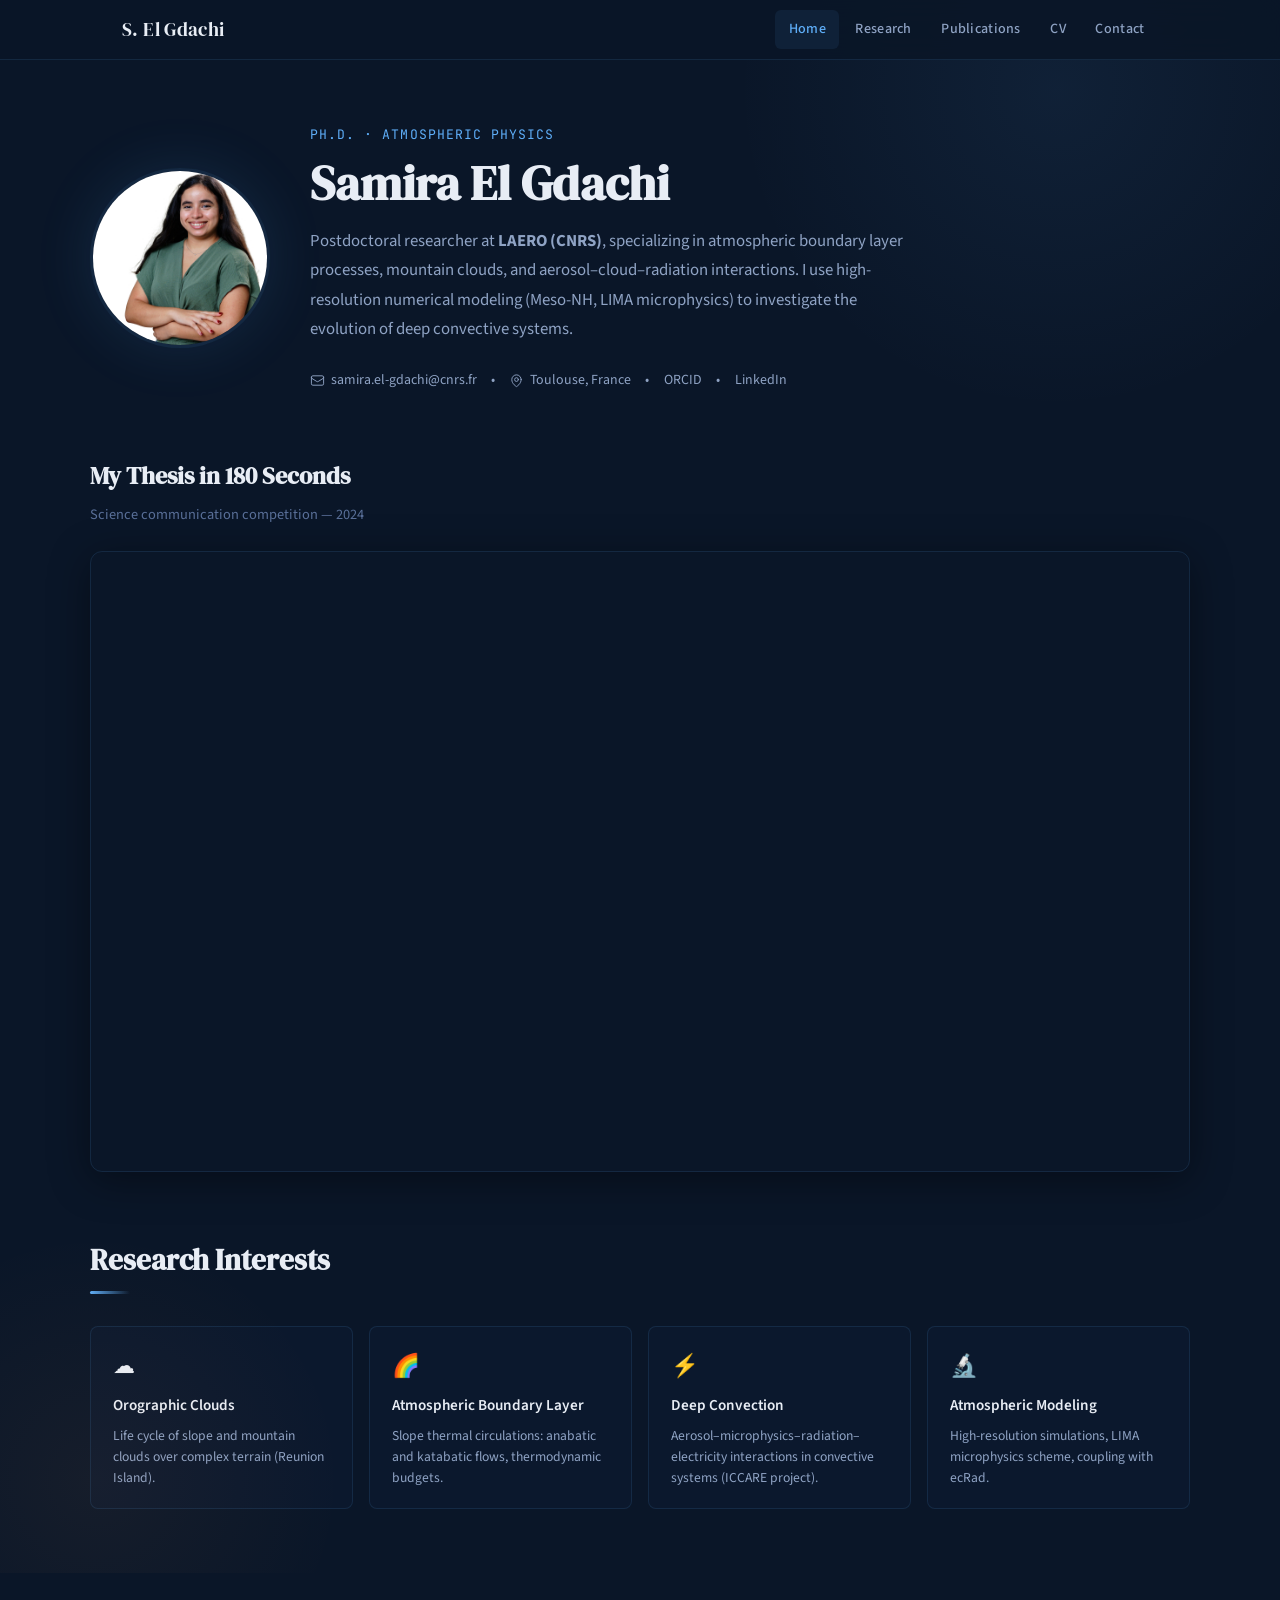
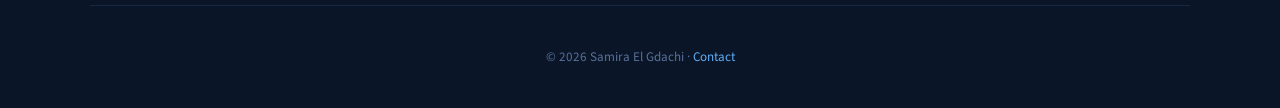
==== commit 15e35923: "Update index.html" ====
--- a/index.html
+++ b/index.html
@@ -158,7 +158,7 @@
         </div>
         <div class="interest-card">
           <span class="interest-icon">&#128300;</span>
-          <h3>Meso-NH Modeling</h3>
+          <h3>Atmospheric Modeling</h3>
           <p>High-resolution simulations, LIMA microphysics scheme, coupling with ecRad.</p>
         </div>
       </div>
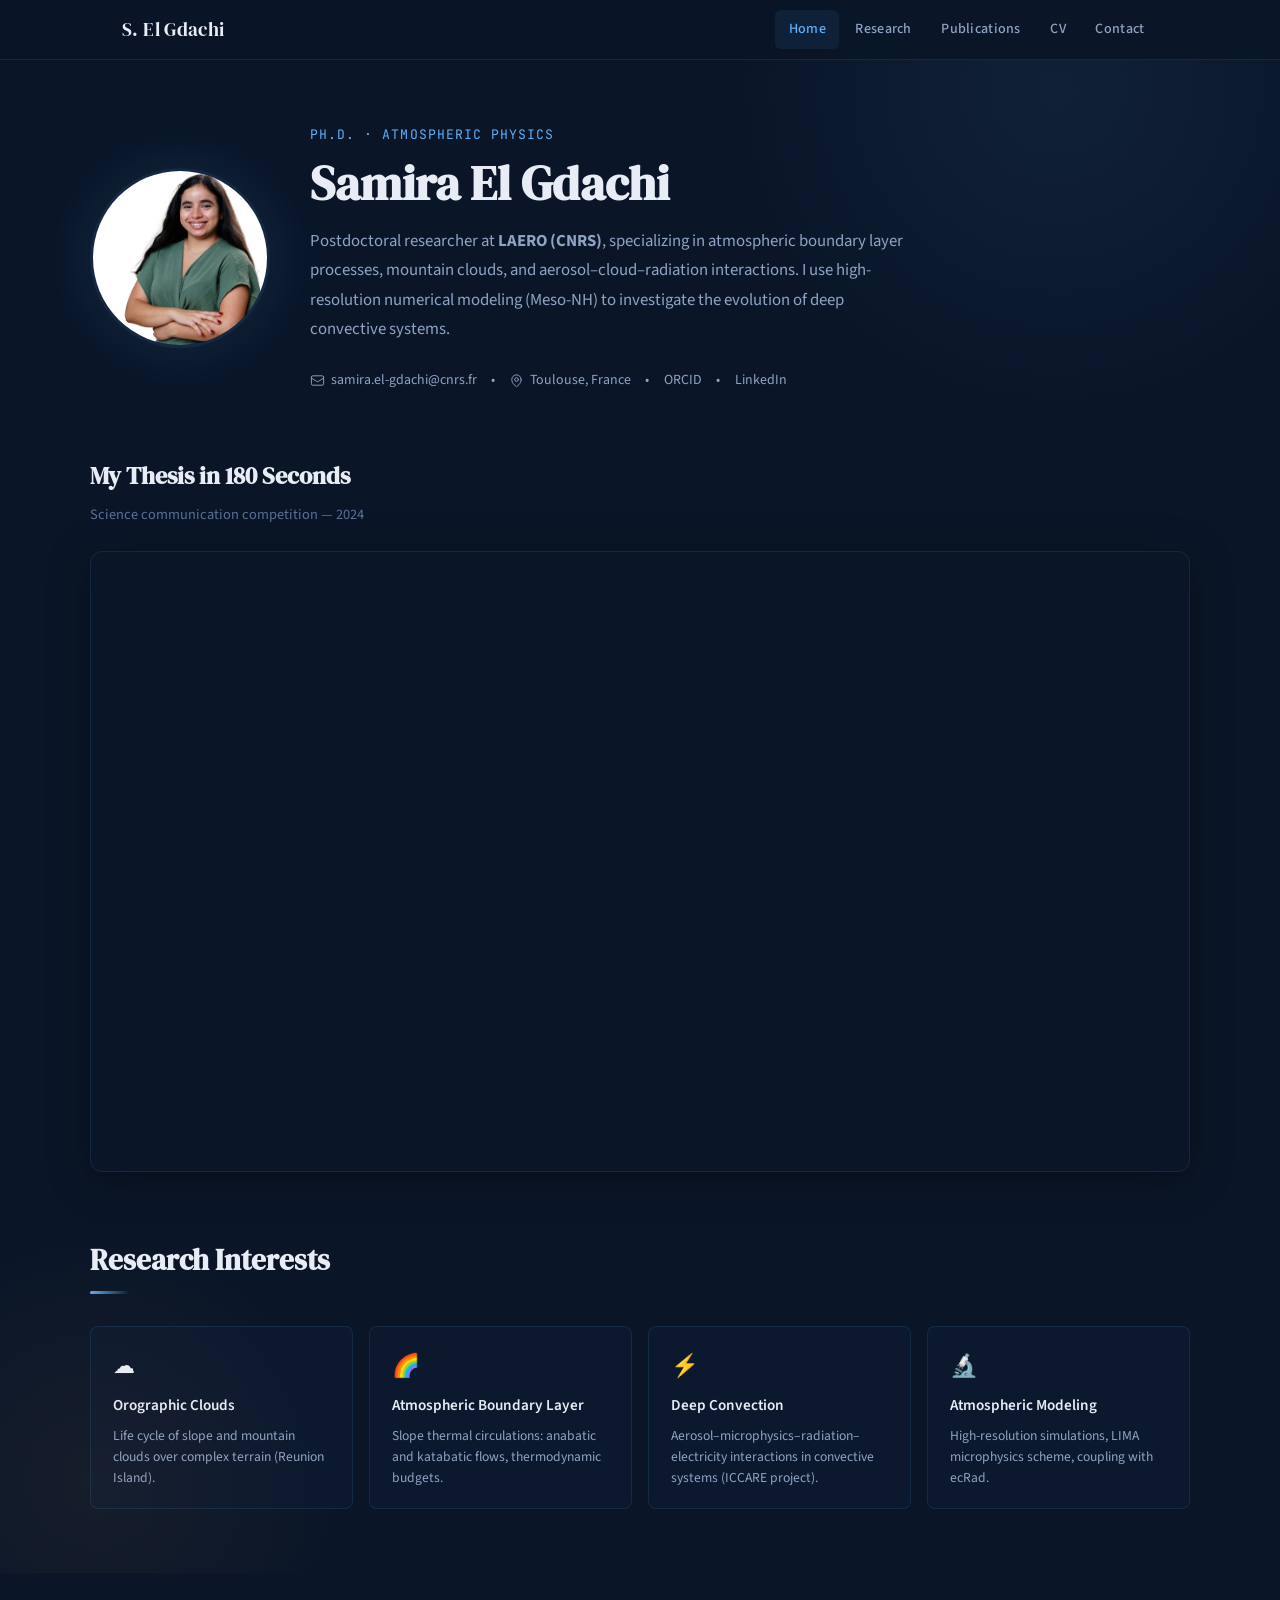
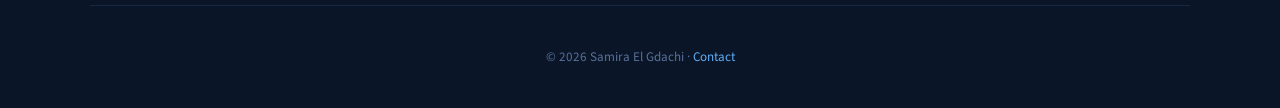
==== commit afde1442: "Update index.html" ====
--- a/index.html
+++ b/index.html
@@ -107,7 +107,7 @@
       <div>
         <div class="hero-label">Ph.D. &middot; Atmospheric Physics</div>
         <h1 class="hero-name">Samira El Gdachi</h1>
-        <p class="hero-summary">Postdoctoral researcher at <strong>LAERO (CNRS)</strong>, specializing in atmospheric boundary layer processes, mountain clouds, and aerosol–cloud–radiation interactions. I use high-resolution numerical modeling (Meso-NH, LIMA microphysics) to investigate the evolution of deep convective systems.</p>
+        <p class="hero-summary">Postdoctoral researcher at <strong>LAERO (CNRS)</strong>, specializing in atmospheric boundary layer processes, mountain clouds, and aerosol–cloud–radiation interactions. I use high-resolution numerical modeling (Meso-NH) to investigate the evolution of deep convective systems.</p>
         <div class="hero-meta">
           <a href="mailto:samira.el-gdachi@cnrs.fr">
             <svg xmlns="http://www.w3.org/2000/svg" fill="none" viewBox="0 0 24 24" stroke-width="1.5" stroke="currentColor"><path stroke-linecap="round" stroke-linejoin="round" d="M21.75 6.75v10.5a2.25 2.25 0 0 1-2.25 2.25h-15a2.25 2.25 0 0 1-2.25-2.25V6.75m19.5 0A2.25 2.25 0 0 0 19.5 4.5h-15a2.25 2.25 0 0 0-2.25 2.25m19.5 0v.243a2.25 2.25 0 0 1-1.07 1.916l-7.5 4.615a2.25 2.25 0 0 1-2.36 0L3.32 8.91a2.25 2.25 0 0 1-1.07-1.916V6.75"/></svg>
